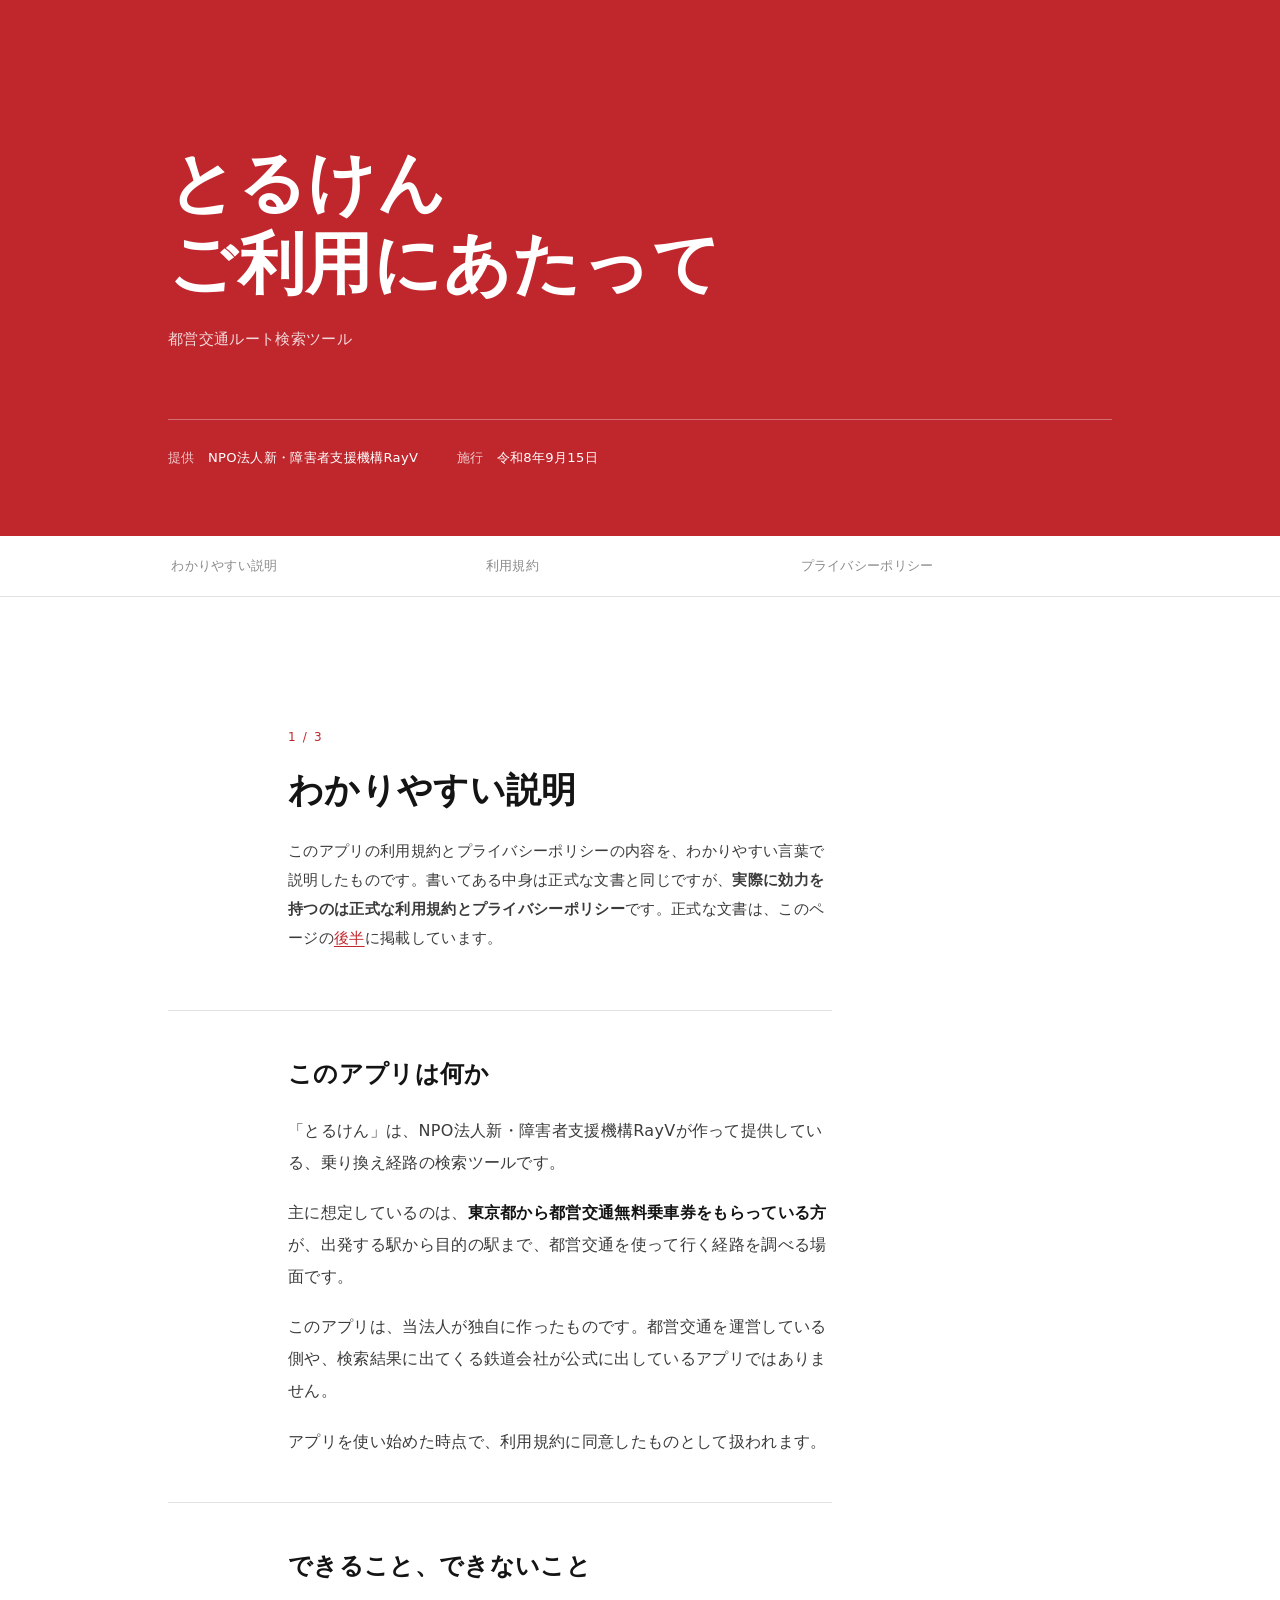
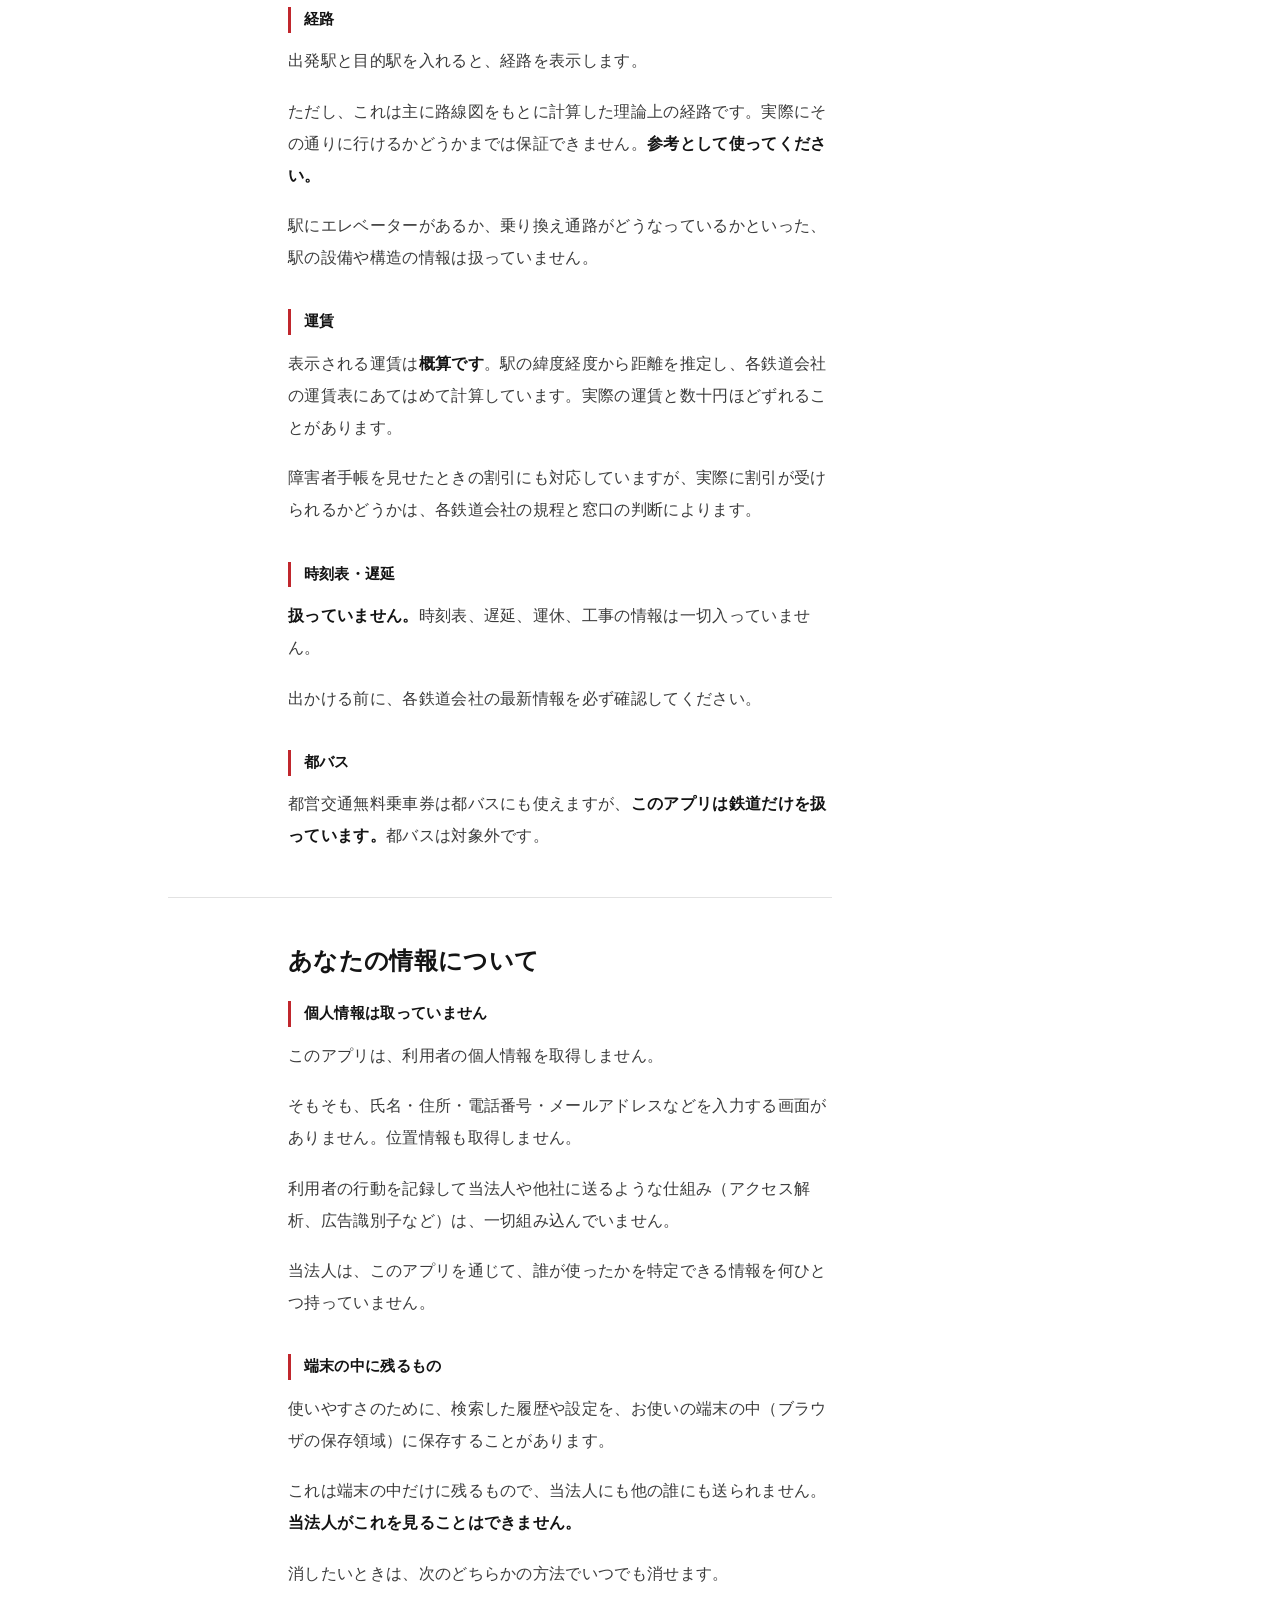
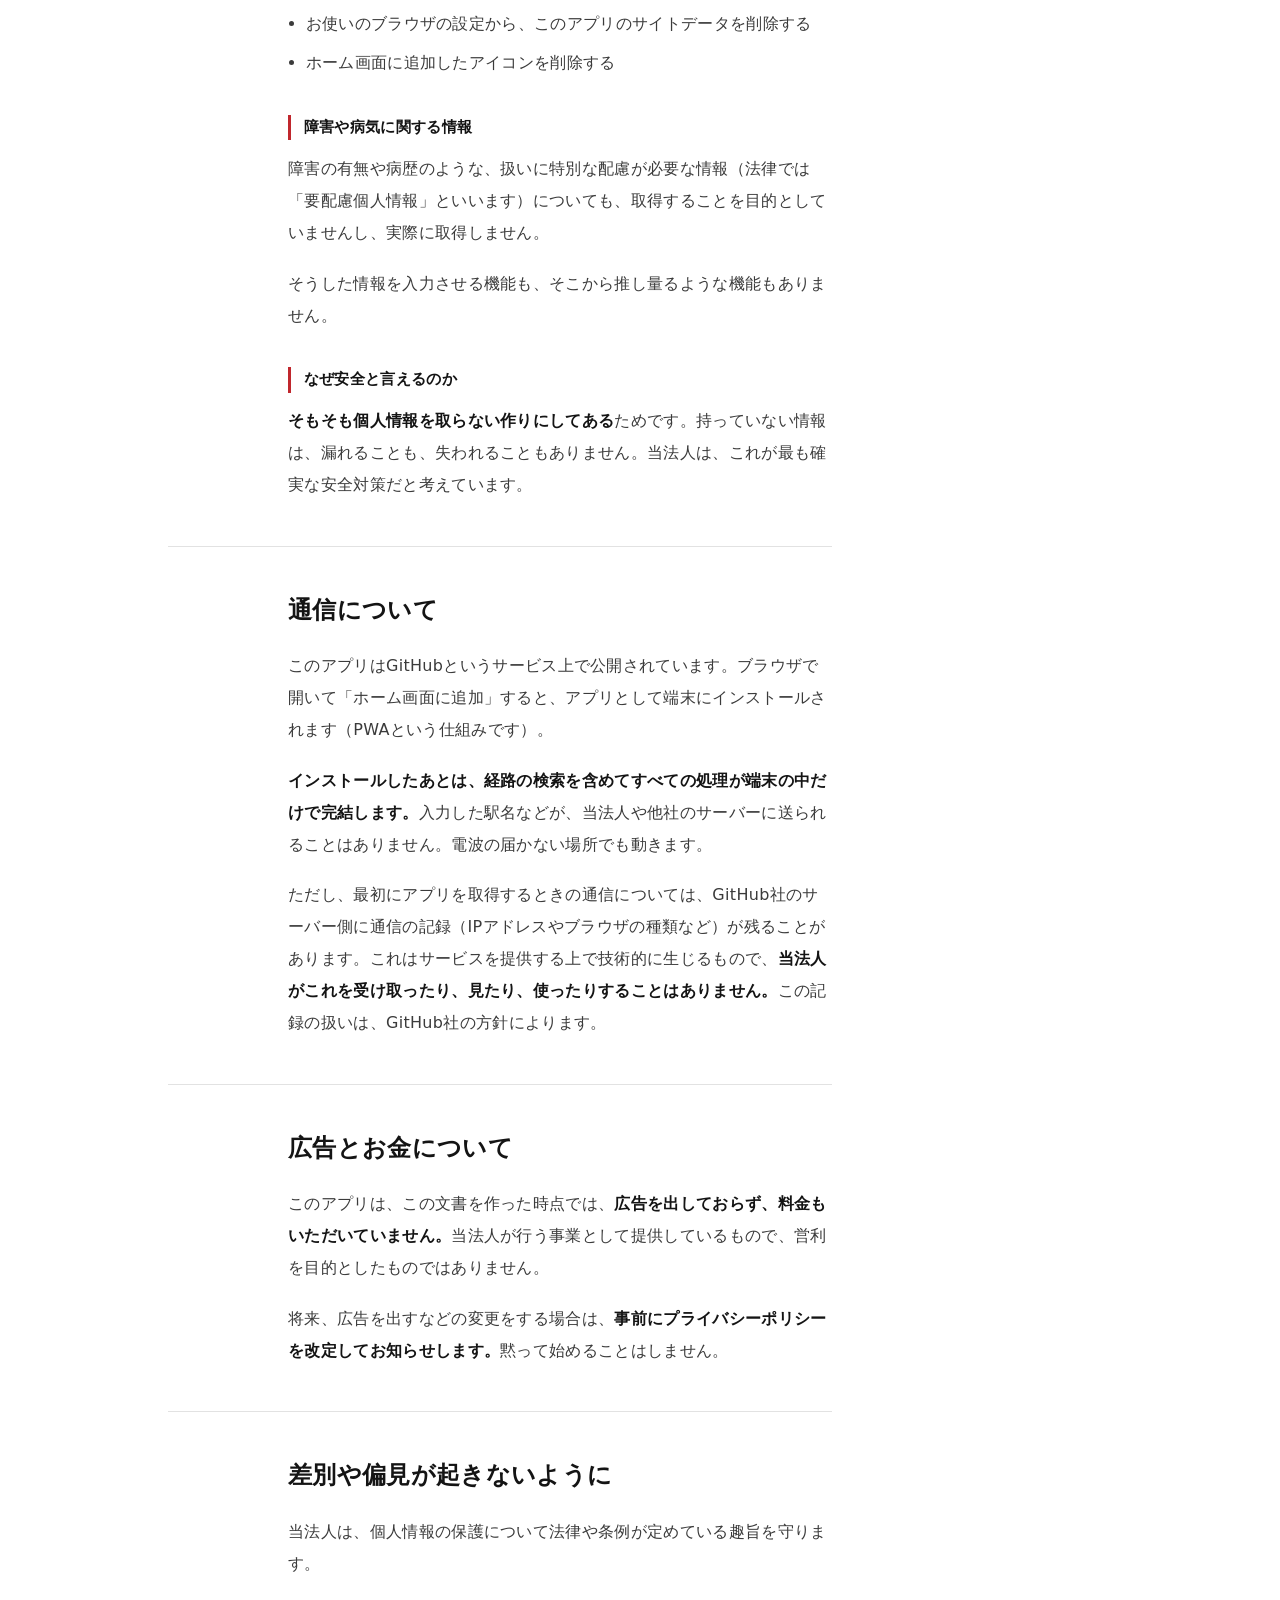
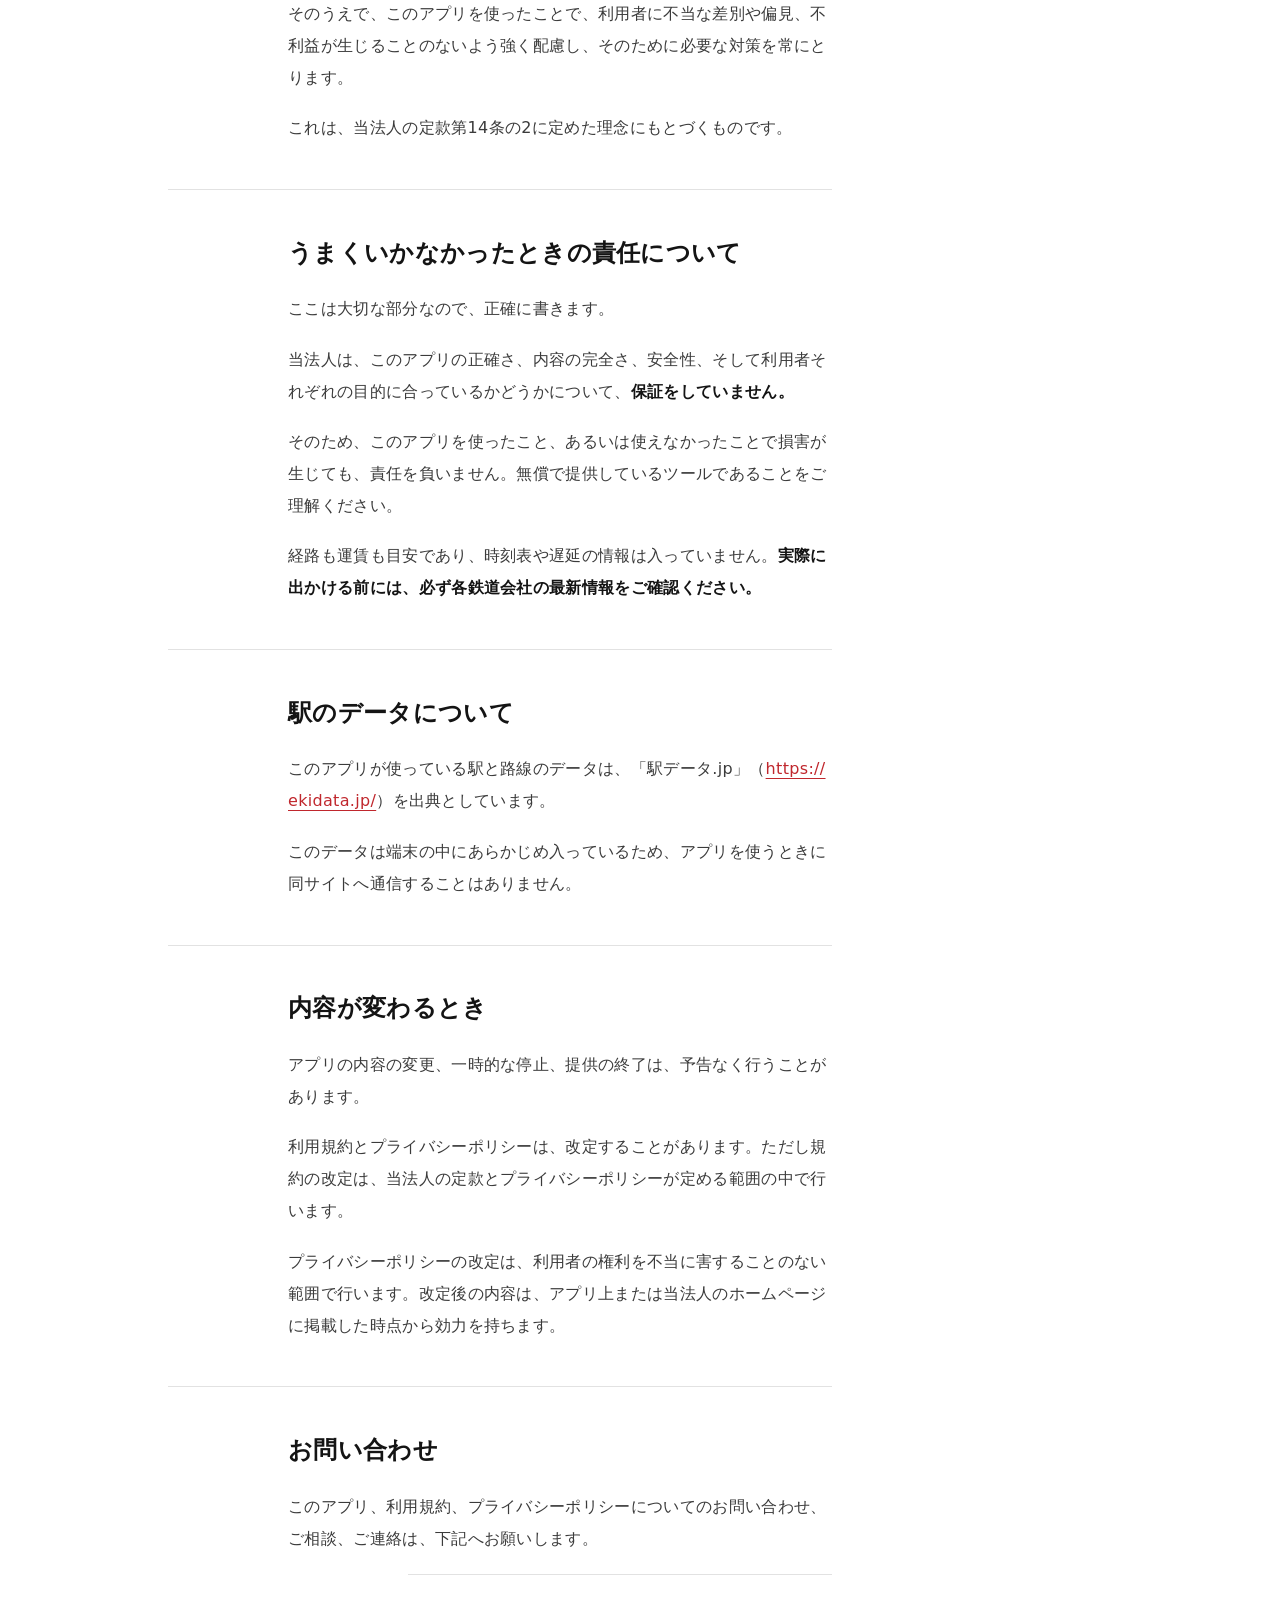
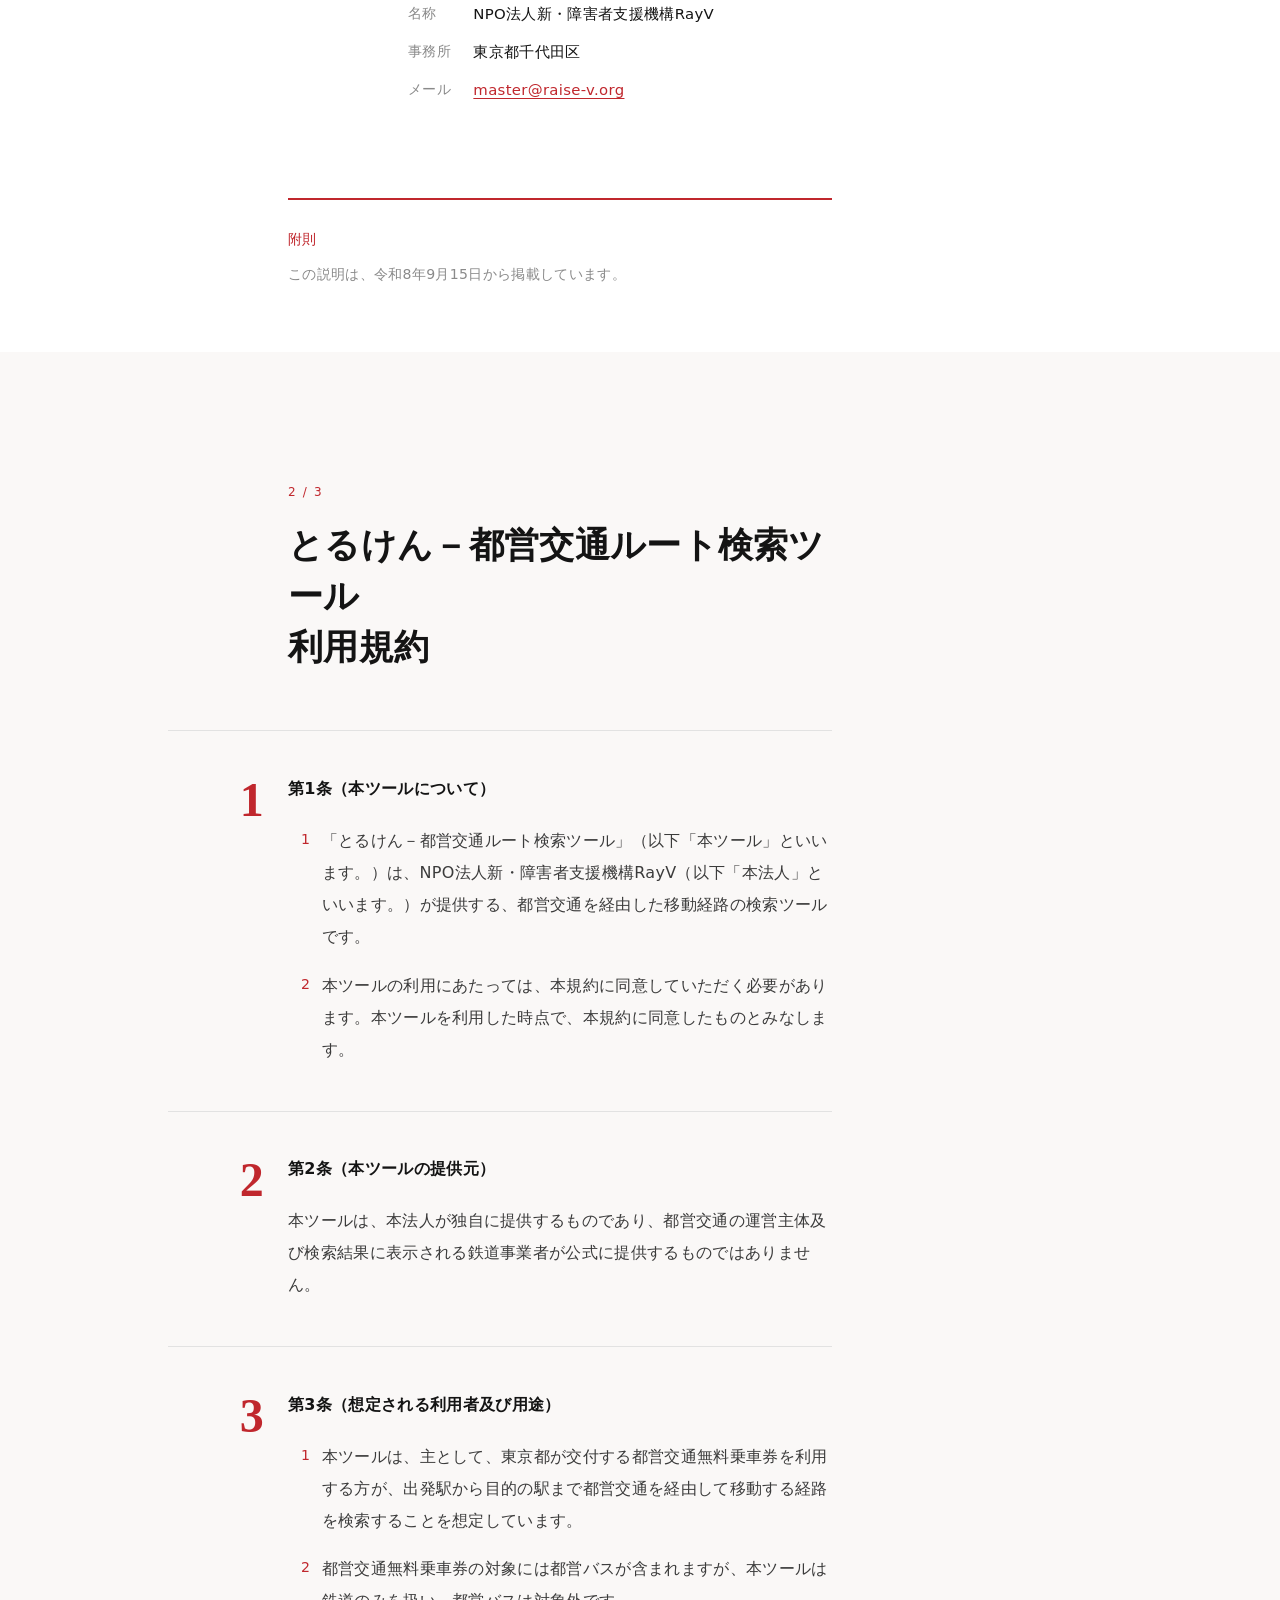
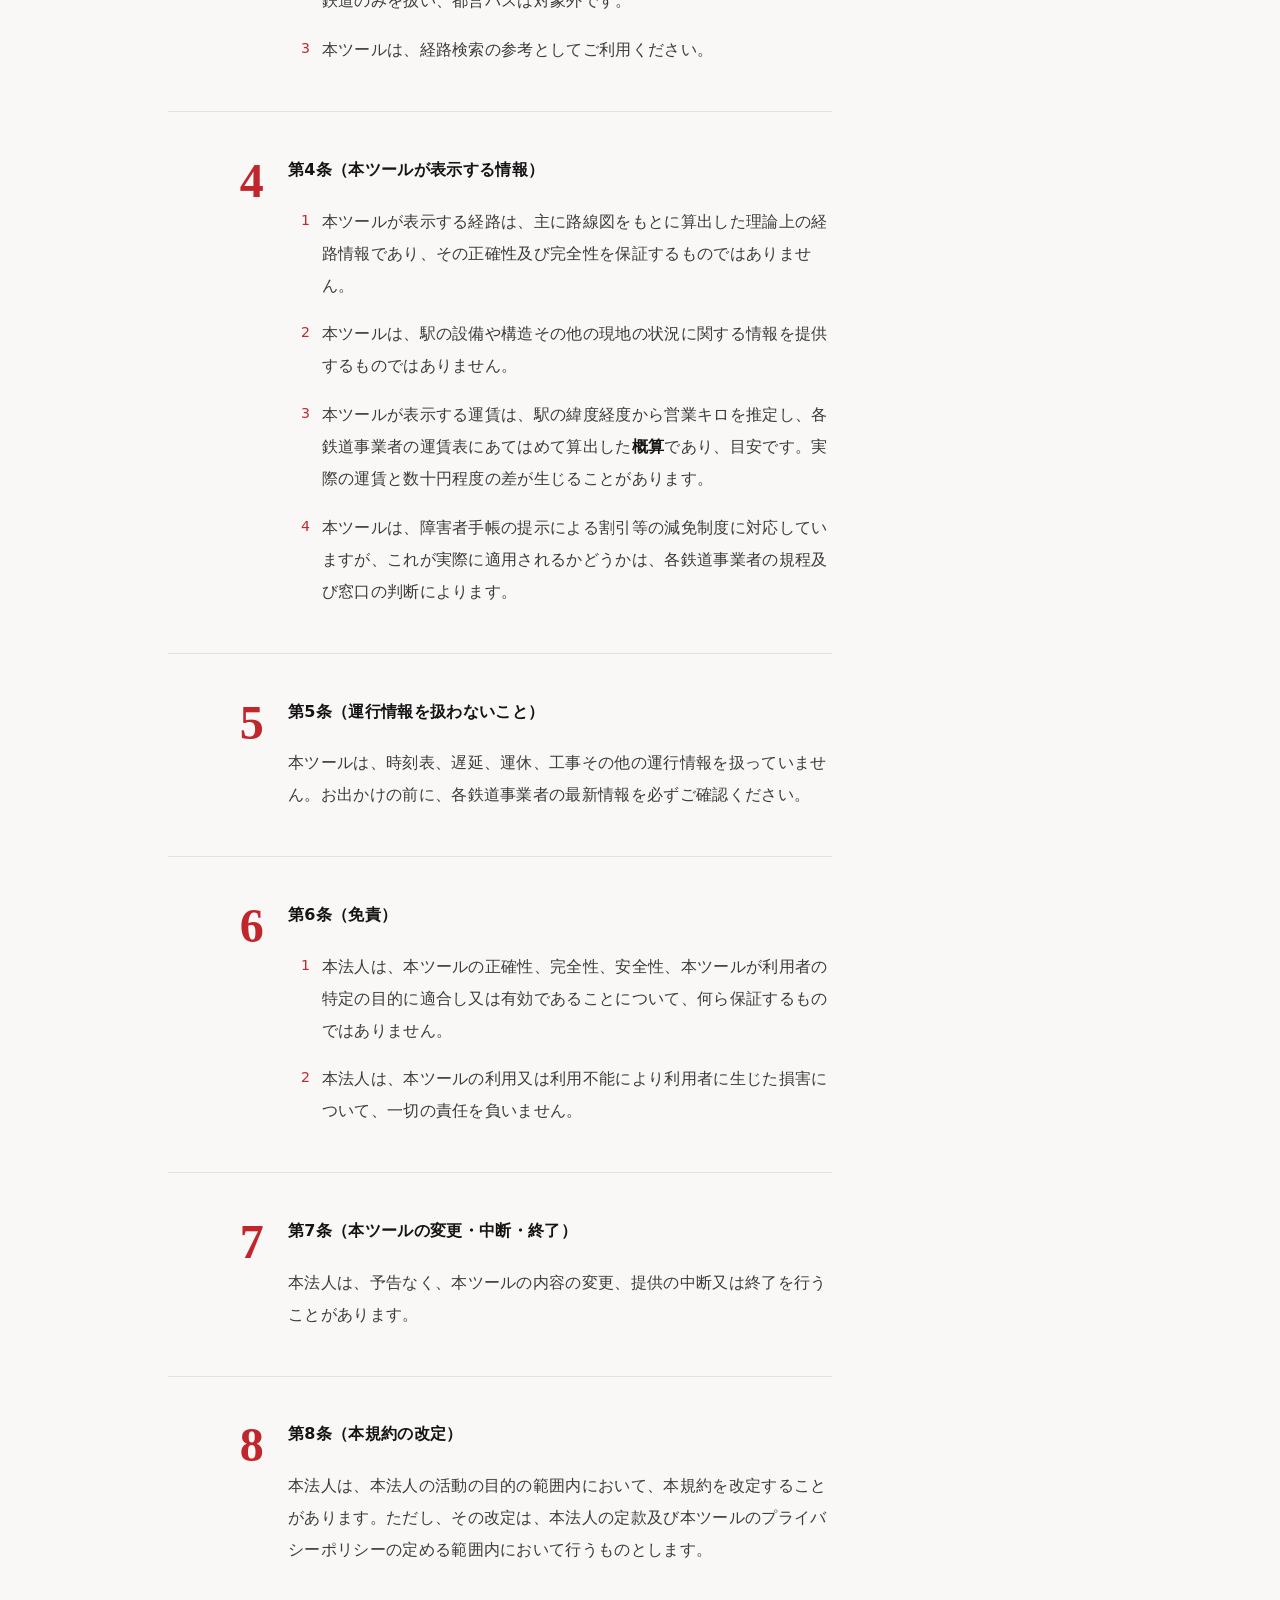
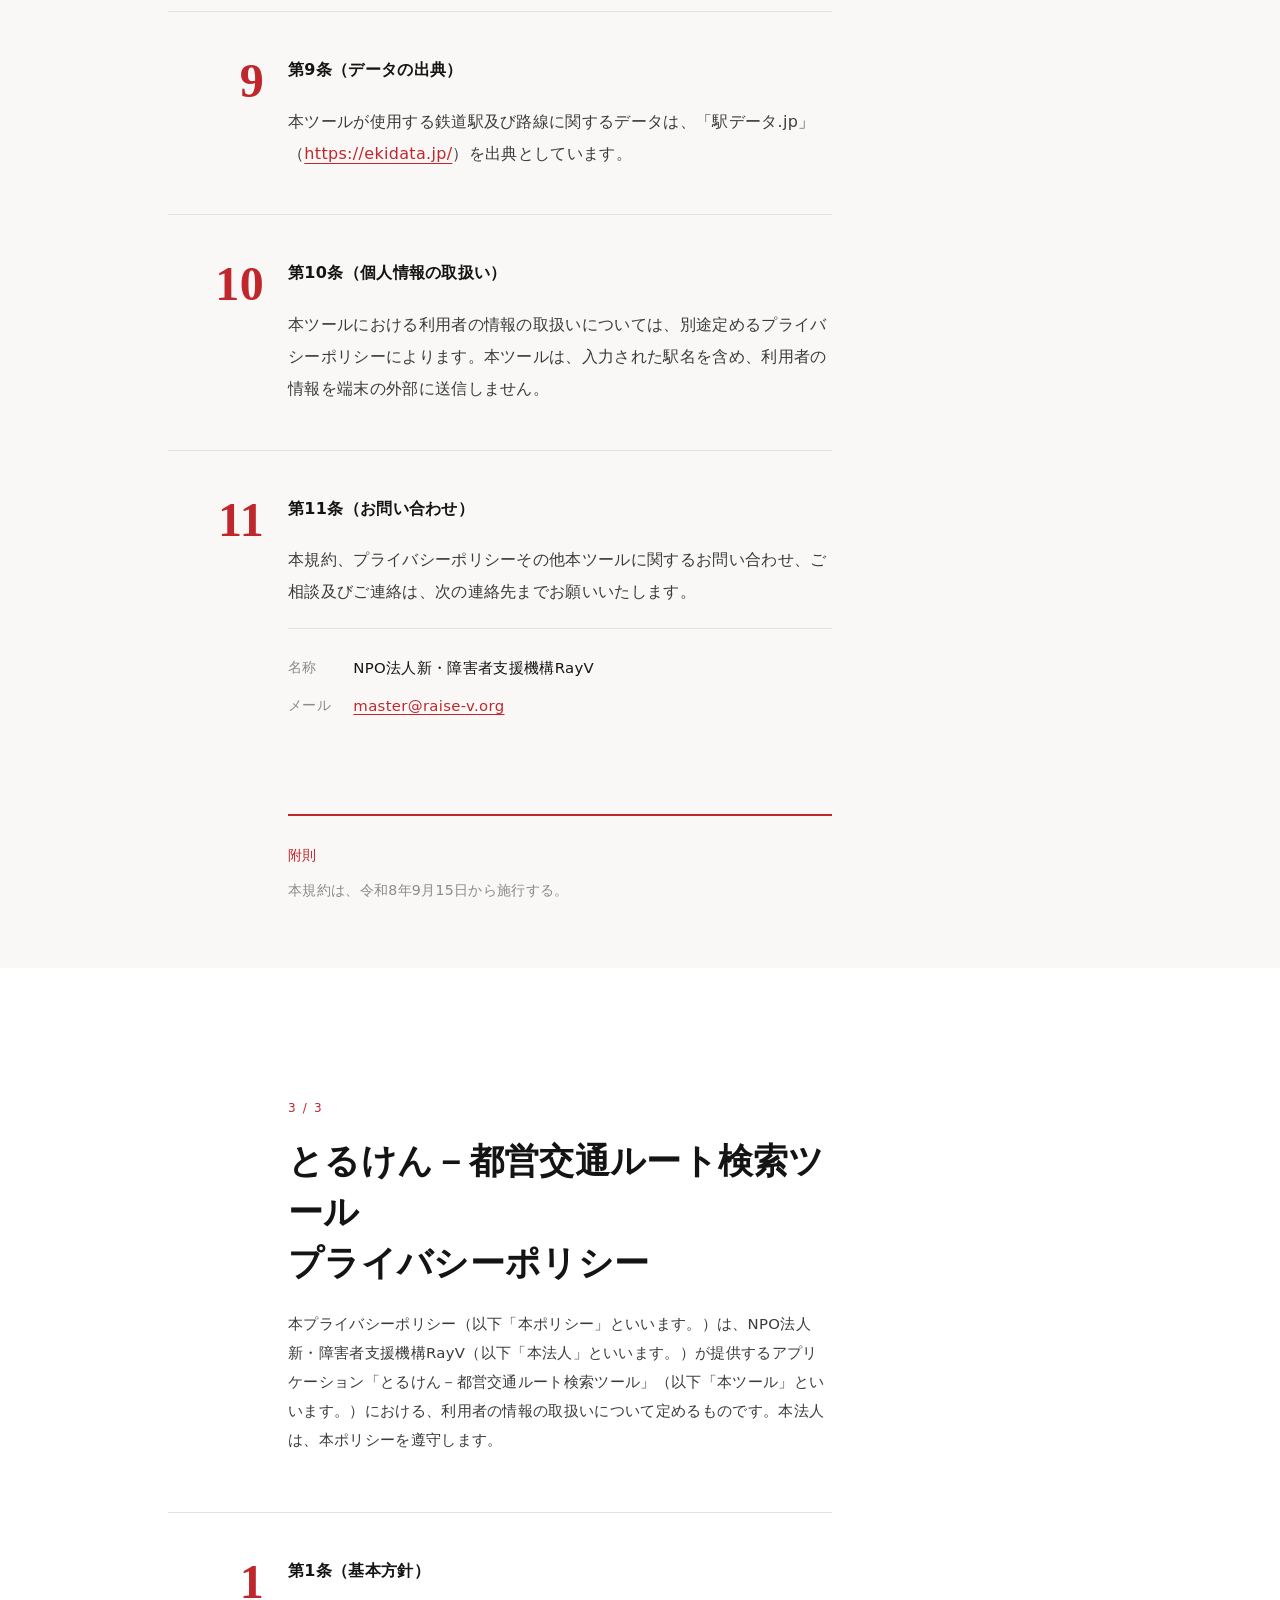
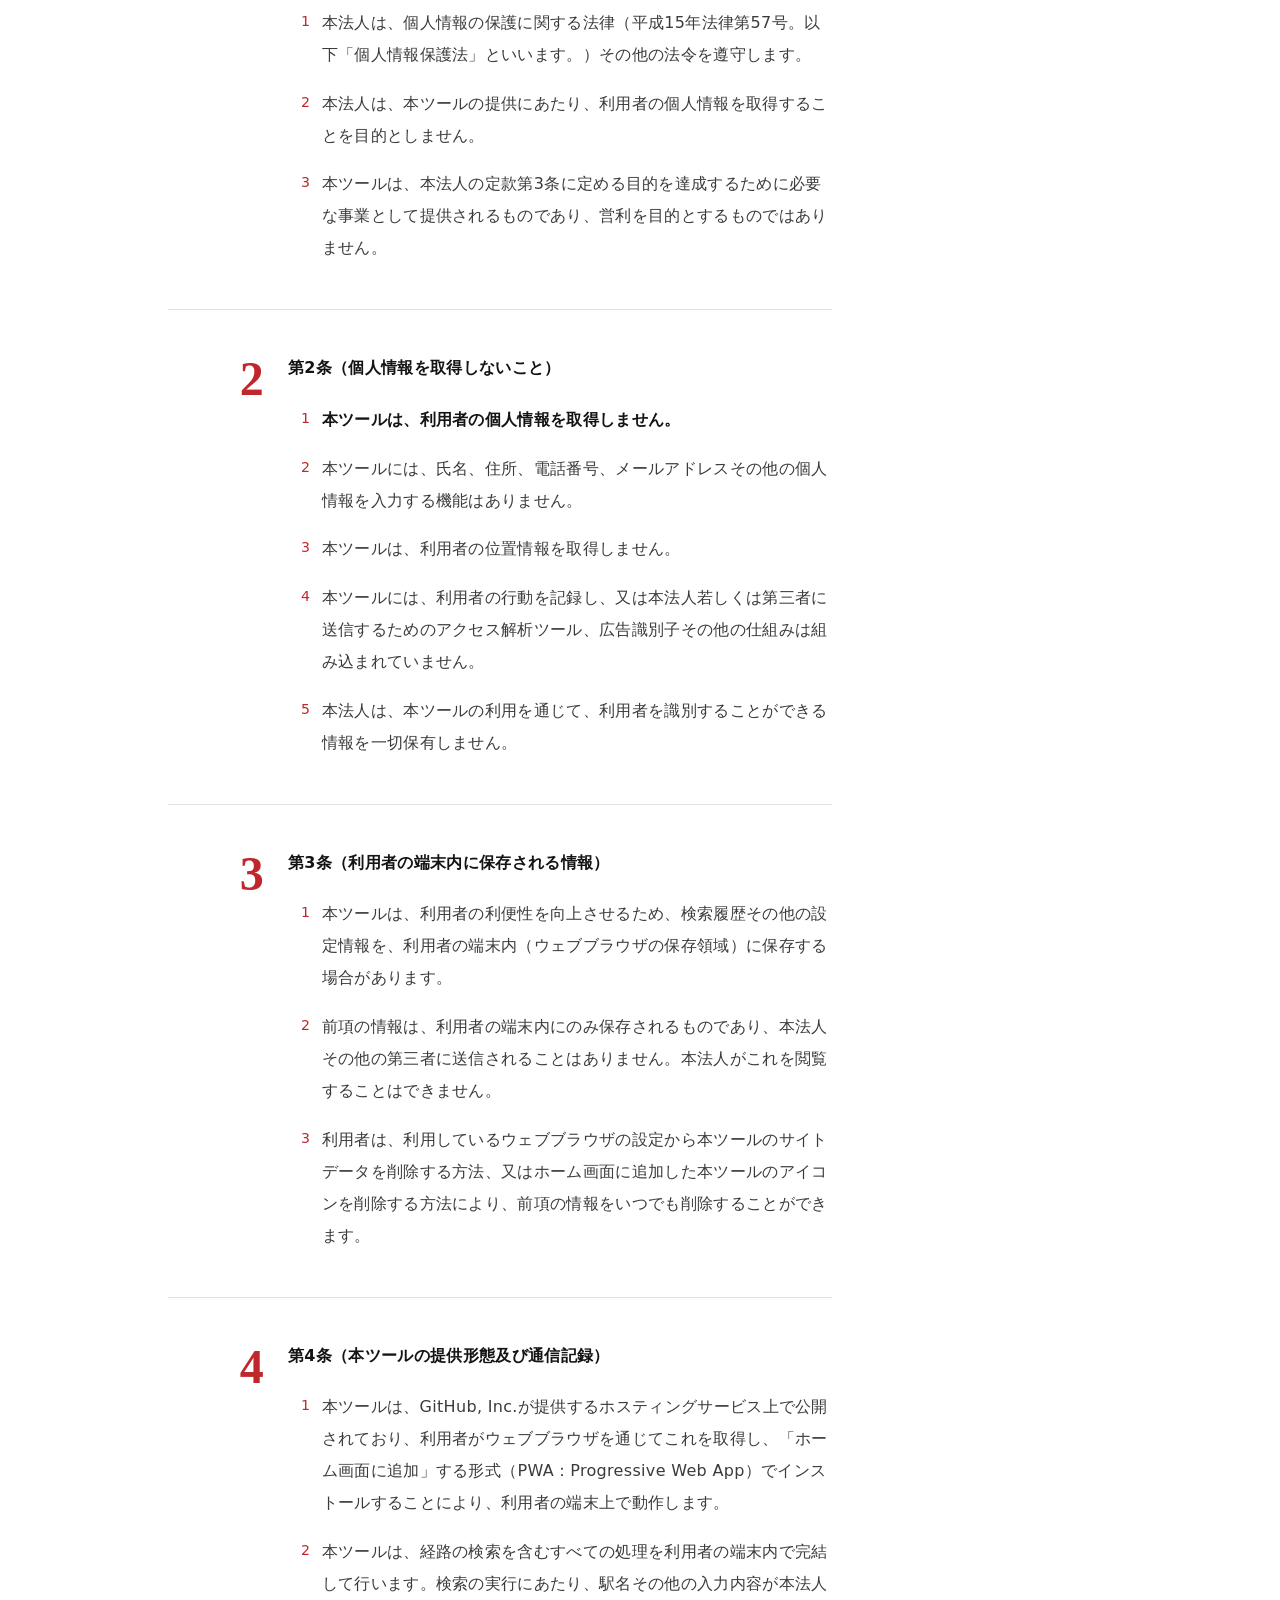
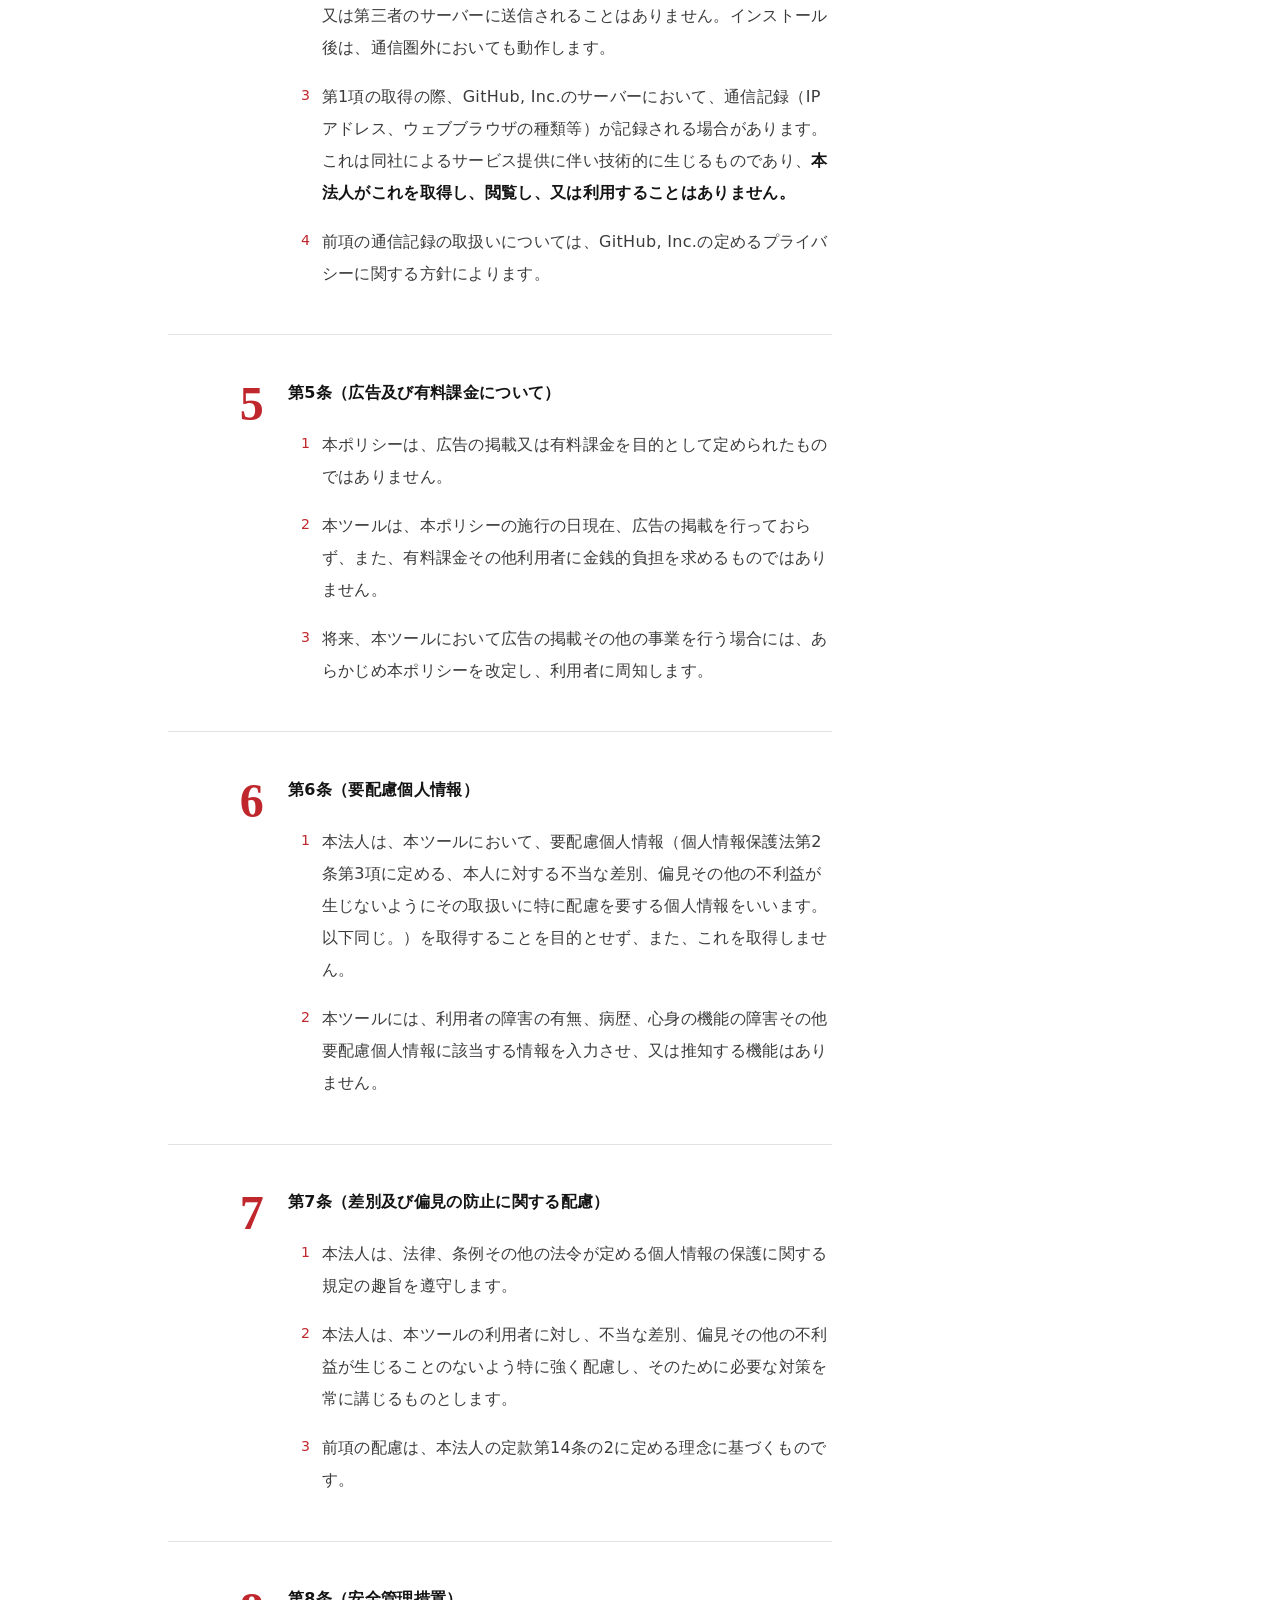
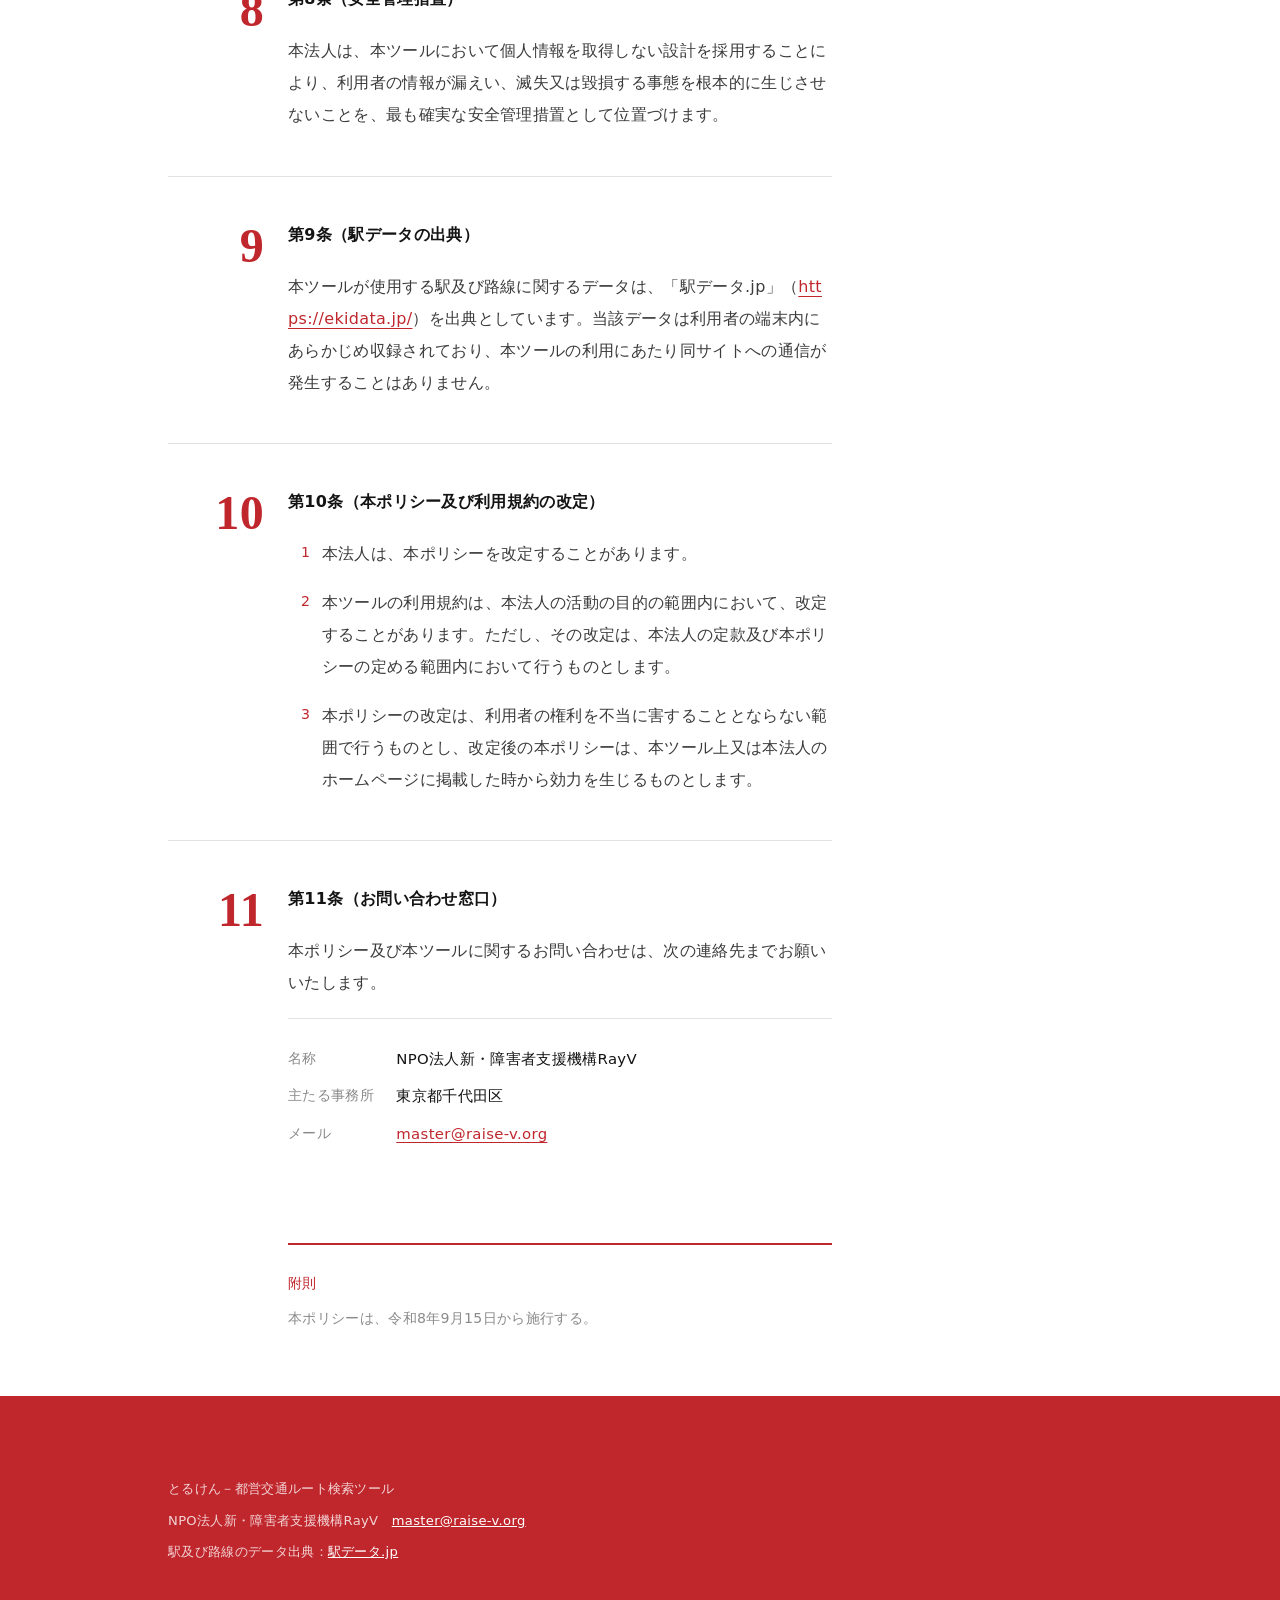
==== rayv_toruken_kiyaku_policy.html @ 9d6a1ad9 "Ver 1.00: アプリ名決定、利用規約HTML同梱、出発駅のみ保存、運賃(概算)表示 - アプリ名「とるけん－都営ルート優先検索アプリ(仮称)」をtitle・manifest・ヘッダに反映。Ver" ====
<!DOCTYPE html>
<html lang="ja">
<head>
<meta charset="utf-8">
<meta name="viewport" content="width=device-width, initial-scale=1">
<title>とるけん｜ご利用にあたって・利用規約・プライバシーポリシー</title>
<style>
*{box-sizing:border-box}
html{-webkit-text-size-adjust:100%;scroll-behavior:smooth}
@media (prefers-reduced-motion:reduce){html{scroll-behavior:auto}*{transition:none!important}}
body{margin:0;font-feature-settings:"palt";-webkit-font-smoothing:antialiased}
.wrap{width:100%;max-width:64rem;margin:0 auto;padding:0 clamp(1.25rem,5vw,2.5rem)}
nav.toc ol{list-style:none;margin:0 auto;padding:0 clamp(1.25rem,5vw,2.5rem);display:flex;max-width:64rem}
nav.toc li{flex:1 1 0;min-width:0}
nav.toc a{display:block;text-decoration:none;white-space:nowrap;overflow:hidden;text-overflow:ellipsis}
.doc p{margin:0 0 1.15em}
.doc p:last-child{margin-bottom:0}
.art ol{margin:0;padding:0;list-style:none;counter-reset:cl}
.art ol>li{counter-increment:cl;position:relative;padding-left:2.1rem;margin-bottom:1.05em}
.art ol>li:last-child{margin-bottom:0}
.art ul{margin:.7em 0 0;padding-left:1.1rem}
.art ul li{margin-bottom:.45em}
.sec ul{margin:.2em 0 1.15em;padding-left:1.1rem}
.sec li{margin-bottom:.45em}
.contact dl{margin:0;display:grid;grid-template-columns:auto 1fr;gap:.5rem 1.4rem}
.contact dd{margin:0}
footer p{margin:0 0 .4em}

:root{--red:#C0272D;--red-d:#8E1D22;--ink:#141414;--body:#3B3B3B;--mute:#8A8A8A;--rule:#E2E2E2;--paper:#FFFFFF;--measure:34rem}
body{background:var(--paper);color:var(--body);font-family:"Hiragino Sans","Hiragino Kaku Gothic ProN","Yu Gothic Medium","Yu Gothic","Noto Sans JP","Meiryo",system-ui,sans-serif;font-size:16px;line-height:2;letter-spacing:.02em}
.masthead{background:var(--red);color:#fff;padding:clamp(4rem,13vw,9rem) 0 clamp(2.5rem,7vw,4rem)}
.masthead h1{margin:0;font-family:"Hiragino Mincho ProN","Yu Mincho","YuMincho","Noto Serif JP","MS PMincho",serif;font-weight:700;font-size:clamp(2.2rem,7.5vw,4.2rem);line-height:1.2;letter-spacing:.01em;color:#fff}
.masthead .sub{margin:1.2rem 0 0;font-size:.95rem;color:rgba(255,255,255,.82);font-weight:400}
.masthead .meta{display:flex;flex-wrap:wrap;gap:.4rem 2.4rem;margin-top:clamp(2.5rem,6vw,4rem);padding-top:1.6rem;border-top:1px solid rgba(255,255,255,.32);font-size:.82rem;color:rgba(255,255,255,.75)}
.masthead .meta b{color:#fff;font-weight:500}
nav.toc{position:sticky;top:0;z-index:10;background:var(--paper);border-bottom:1px solid var(--rule)}
nav.toc a{padding:1.05rem .2rem;color:var(--mute);font-size:.8rem;border-bottom:2px solid transparent;margin-bottom:-1px;transition:color .2s,border-color .2s}
nav.toc a:hover,nav.toc a:focus-visible{color:var(--red);border-bottom-color:var(--red)}
.part{padding:clamp(4rem,11vw,8rem) 0 clamp(2rem,6vw,4rem)}
.part--alt{background:#FAF8F7}
.part-head{max-width:var(--measure);margin-bottom:clamp(2.4rem,6vw,3.6rem)}
.part-index{display:block;font-size:.75rem;color:var(--red);margin-bottom:1rem;letter-spacing:.14em;font-weight:500}
.part-head h2{margin:0;font-family:"Hiragino Mincho ProN","Yu Mincho","YuMincho","Noto Serif JP","MS PMincho",serif;font-weight:700;color:var(--ink);font-size:clamp(1.5rem,4.6vw,2.2rem);line-height:1.45}
.part-head .lede{margin:1.3rem 0 0;font-size:.93rem;line-height:1.95}
.doc{max-width:var(--measure)}
.doc strong{color:var(--ink);font-weight:700}
.doc a,.part-head .lede a{color:var(--red);text-underline-offset:.22em;word-break:break-all}
.art,.sec{position:relative;padding:2.8rem 0;border-top:1px solid var(--rule)}
.art-no{display:block;font-family:"Hiragino Mincho ProN","Yu Mincho","YuMincho","Noto Serif JP","MS PMincho",serif;font-weight:700;color:var(--red);font-size:2.4rem;line-height:1;margin-bottom:.5rem}
.art h3{margin:0 0 1.4rem;color:var(--ink);font-size:1rem;font-weight:700;line-height:1.65}
.art ol>li::before{content:counter(cl);position:absolute;left:0;top:0;width:1.4rem;text-align:right;color:var(--red);font-weight:500;font-size:.88rem}
.sec>h3{margin:0 0 1.4rem;font-family:"Hiragino Mincho ProN","Yu Mincho","YuMincho","Noto Serif JP","MS PMincho",serif;font-weight:700;color:var(--ink);font-size:1.5rem;line-height:1.5}
.sec h4{margin:2.2rem 0 .8rem;color:var(--ink);font-size:.95rem;font-weight:700;padding-left:.8rem;border-left:3px solid var(--red);line-height:1.7}
.sec h4:first-of-type{margin-top:0}
.contact{margin-top:1.2rem;border-top:1px solid var(--rule);padding-top:1.6rem;font-size:.93rem}
.contact dt{color:var(--mute);font-size:.85rem}
.contact dd{color:var(--ink)}
.fusoku{margin-top:3rem;padding:1.6rem 0 0;border-top:2px solid var(--red);font-size:.88rem;color:var(--mute)}
.fusoku b{display:block;color:var(--red);font-weight:500;margin-bottom:.4rem;font-size:.85rem}
footer{padding:clamp(3.5rem,8vw,5rem) 0;background:var(--red);color:rgba(255,255,255,.8);font-size:.82rem}
footer a{color:#fff}
@media (min-width:900px){
 .art,.sec{padding-left:7.5rem}
 .art-no{position:absolute;left:0;top:2.8rem;width:6rem;text-align:right;font-size:3rem;margin:0}
 .part-head{padding-left:7.5rem;max-width:calc(var(--measure) + 7.5rem)}
 .doc{max-width:calc(var(--measure) + 7.5rem)}
 .contact,.fusoku{margin-left:7.5rem}
}
</style>
</head>
<body>

<header class="masthead">
  <div class="wrap">
    <h1>とるけん<br>ご利用にあたって</h1>
    <p class="sub">都営交通ルート検索ツール</p>
    <div class="meta">
      <span>提供　<b>NPO法人新・障害者支援機構RayV</b></span>
      <span>施行　<b>令和8年9月15日</b></span>
    </div>
  </div>
</header>

<nav class="toc" aria-label="目次">
  <ol>
    <li><a href="#guide">わかりやすい説明</a></li>
    <li><a href="#terms">利用規約</a></li>
    <li><a href="#privacy">プライバシーポリシー</a></li>
  </ol>
</nav>

<!-- ============ PART 1 ============ -->
<section class="part" id="guide">
  <div class="wrap">
    <div class="part-head">
      <span class="part-index">1 / 3</span>
      <h2>わかりやすい説明</h2>
      <p class="lede">このアプリの利用規約とプライバシーポリシーの内容を、わかりやすい言葉で説明したものです。書いてある中身は正式な文書と同じですが、<strong>実際に効力を持つのは正式な利用規約とプライバシーポリシー</strong>です。正式な文書は、このページの<a href="#terms">後半</a>に掲載しています。</p>
    </div>

    <div class="doc">

      <div class="sec">
        <h3>このアプリは何か</h3>
        <p>「とるけん」は、NPO法人新・障害者支援機構RayVが作って提供している、乗り換え経路の検索ツールです。</p>
        <p>主に想定しているのは、<strong>東京都から都営交通無料乗車券をもらっている方</strong>が、出発する駅から目的の駅まで、都営交通を使って行く経路を調べる場面です。</p>
        <p>このアプリは、当法人が独自に作ったものです。都営交通を運営している側や、検索結果に出てくる鉄道会社が公式に出しているアプリではありません。</p>
        <p>アプリを使い始めた時点で、利用規約に同意したものとして扱われます。</p>
      </div>

      <div class="sec">
        <h3>できること、できないこと</h3>

        <h4>経路</h4>
        <p>出発駅と目的駅を入れると、経路を表示します。</p>
        <p>ただし、これは主に路線図をもとに計算した理論上の経路です。実際にその通りに行けるかどうかまでは保証できません。<strong>参考として使ってください。</strong></p>
        <p>駅にエレベーターがあるか、乗り換え通路がどうなっているかといった、駅の設備や構造の情報は扱っていません。</p>

        <h4>運賃</h4>
        <p>表示される運賃は<strong>概算です</strong>。駅の緯度経度から距離を推定し、各鉄道会社の運賃表にあてはめて計算しています。実際の運賃と数十円ほどずれることがあります。</p>
        <p>障害者手帳を見せたときの割引にも対応していますが、実際に割引が受けられるかどうかは、各鉄道会社の規程と窓口の判断によります。</p>

        <h4>時刻表・遅延</h4>
        <p><strong>扱っていません。</strong>時刻表、遅延、運休、工事の情報は一切入っていません。</p>
        <p>出かける前に、各鉄道会社の最新情報を必ず確認してください。</p>

        <h4>都バス</h4>
        <p>都営交通無料乗車券は都バスにも使えますが、<strong>このアプリは鉄道だけを扱っています。</strong>都バスは対象外です。</p>
      </div>

      <div class="sec">
        <h3>あなたの情報について</h3>

        <h4>個人情報は取っていません</h4>
        <p>このアプリは、利用者の個人情報を取得しません。</p>
        <p>そもそも、氏名・住所・電話番号・メールアドレスなどを入力する画面がありません。位置情報も取得しません。</p>
        <p>利用者の行動を記録して当法人や他社に送るような仕組み（アクセス解析、広告識別子など）は、一切組み込んでいません。</p>
        <p>当法人は、このアプリを通じて、誰が使ったかを特定できる情報を何ひとつ持っていません。</p>

        <h4>端末の中に残るもの</h4>
        <p>使いやすさのために、検索した履歴や設定を、お使いの端末の中（ブラウザの保存領域）に保存することがあります。</p>
        <p>これは端末の中だけに残るもので、当法人にも他の誰にも送られません。<strong>当法人がこれを見ることはできません。</strong></p>
        <p>消したいときは、次のどちらかの方法でいつでも消せます。</p>
        <ul>
          <li>お使いのブラウザの設定から、このアプリのサイトデータを削除する</li>
          <li>ホーム画面に追加したアイコンを削除する</li>
        </ul>

        <h4>障害や病気に関する情報</h4>
        <p>障害の有無や病歴のような、扱いに特別な配慮が必要な情報（法律では「要配慮個人情報」といいます）についても、取得することを目的としていませんし、実際に取得しません。</p>
        <p>そうした情報を入力させる機能も、そこから推し量るような機能もありません。</p>

        <h4>なぜ安全と言えるのか</h4>
        <p><strong>そもそも個人情報を取らない作りにしてある</strong>ためです。持っていない情報は、漏れることも、失われることもありません。当法人は、これが最も確実な安全対策だと考えています。</p>
      </div>

      <div class="sec">
        <h3>通信について</h3>
        <p>このアプリはGitHubというサービス上で公開されています。ブラウザで開いて「ホーム画面に追加」すると、アプリとして端末にインストールされます（PWAという仕組みです）。</p>
        <p><strong>インストールしたあとは、経路の検索を含めてすべての処理が端末の中だけで完結します。</strong>入力した駅名などが、当法人や他社のサーバーに送られることはありません。電波の届かない場所でも動きます。</p>
        <p>ただし、最初にアプリを取得するときの通信については、GitHub社のサーバー側に通信の記録（IPアドレスやブラウザの種類など）が残ることがあります。これはサービスを提供する上で技術的に生じるもので、<strong>当法人がこれを受け取ったり、見たり、使ったりすることはありません。</strong>この記録の扱いは、GitHub社の方針によります。</p>
      </div>

      <div class="sec">
        <h3>広告とお金について</h3>
        <p>このアプリは、この文書を作った時点では、<strong>広告を出しておらず、料金もいただいていません。</strong>当法人が行う事業として提供しているもので、営利を目的としたものではありません。</p>
        <p>将来、広告を出すなどの変更をする場合は、<strong>事前にプライバシーポリシーを改定してお知らせします。</strong>黙って始めることはしません。</p>
      </div>

      <div class="sec">
        <h3>差別や偏見が起きないように</h3>
        <p>当法人は、個人情報の保護について法律や条例が定めている趣旨を守ります。</p>
        <p>そのうえで、このアプリを使ったことで、利用者に不当な差別や偏見、不利益が生じることのないよう強く配慮し、そのために必要な対策を常にとります。</p>
        <p>これは、当法人の定款第14条の2に定めた理念にもとづくものです。</p>
      </div>

      <div class="sec">
        <h3>うまくいかなかったときの責任について</h3>
        <p>ここは大切な部分なので、正確に書きます。</p>
        <p>当法人は、このアプリの正確さ、内容の完全さ、安全性、そして利用者それぞれの目的に合っているかどうかについて、<strong>保証をしていません。</strong></p>
        <p>そのため、このアプリを使ったこと、あるいは使えなかったことで損害が生じても、責任を負いません。無償で提供しているツールであることをご理解ください。</p>
        <p>経路も運賃も目安であり、時刻表や遅延の情報は入っていません。<strong>実際に出かける前には、必ず各鉄道会社の最新情報をご確認ください。</strong></p>
      </div>

      <div class="sec">
        <h3>駅のデータについて</h3>
        <p>このアプリが使っている駅と路線のデータは、「駅データ.jp」（<a href="https://ekidata.jp/">https://ekidata.jp/</a>）を出典としています。</p>
        <p>このデータは端末の中にあらかじめ入っているため、アプリを使うときに同サイトへ通信することはありません。</p>
      </div>

      <div class="sec">
        <h3>内容が変わるとき</h3>
        <p>アプリの内容の変更、一時的な停止、提供の終了は、予告なく行うことがあります。</p>
        <p>利用規約とプライバシーポリシーは、改定することがあります。ただし規約の改定は、当法人の定款とプライバシーポリシーが定める範囲の中で行います。</p>
        <p>プライバシーポリシーの改定は、利用者の権利を不当に害することのない範囲で行います。改定後の内容は、アプリ上または当法人のホームページに掲載した時点から効力を持ちます。</p>
      </div>

      <div class="sec">
        <h3>お問い合わせ</h3>
        <p>このアプリ、利用規約、プライバシーポリシーについてのお問い合わせ、ご相談、ご連絡は、下記へお願いします。</p>
        <div class="contact">
          <dl>
            <dt>名称</dt><dd>NPO法人新・障害者支援機構RayV</dd>
            <dt>事務所</dt><dd>東京都千代田区</dd>
            <dt>メール</dt><dd><a href="mailto:master@raise-v.org">master@raise-v.org</a></dd>
          </dl>
        </div>
      </div>

      <div class="fusoku">
        <b>附則</b>
        この説明は、令和8年9月15日から掲載しています。
      </div>

    </div>
  </div>
</section>

<!-- ============ PART 2 ============ -->
<section class="part part--alt" id="terms">
  <div class="wrap">
    <div class="part-head">
      <span class="part-index">2 / 3</span>
      <h2>とるけん－都営交通ルート検索ツール<br>利用規約</h2>
    </div>

    <div class="doc">

      <div class="art">
        <span class="art-no">1</span>
        <h3>第1条（本ツールについて）</h3>
        <ol>
          <li>「とるけん－都営交通ルート検索ツール」（以下「本ツール」といいます。）は、NPO法人新・障害者支援機構RayV（以下「本法人」といいます。）が提供する、都営交通を経由した移動経路の検索ツールです。</li>
          <li>本ツールの利用にあたっては、本規約に同意していただく必要があります。本ツールを利用した時点で、本規約に同意したものとみなします。</li>
        </ol>
      </div>

      <div class="art">
        <span class="art-no">2</span>
        <h3>第2条（本ツールの提供元）</h3>
        <p>本ツールは、本法人が独自に提供するものであり、都営交通の運営主体及び検索結果に表示される鉄道事業者が公式に提供するものではありません。</p>
      </div>

      <div class="art">
        <span class="art-no">3</span>
        <h3>第3条（想定される利用者及び用途）</h3>
        <ol>
          <li>本ツールは、主として、東京都が交付する都営交通無料乗車券を利用する方が、出発駅から目的の駅まで都営交通を経由して移動する経路を検索することを想定しています。</li>
          <li>都営交通無料乗車券の対象には都営バスが含まれますが、本ツールは鉄道のみを扱い、都営バスは対象外です。</li>
          <li>本ツールは、経路検索の参考としてご利用ください。</li>
        </ol>
      </div>

      <div class="art">
        <span class="art-no">4</span>
        <h3>第4条（本ツールが表示する情報）</h3>
        <ol>
          <li>本ツールが表示する経路は、主に路線図をもとに算出した理論上の経路情報であり、その正確性及び完全性を保証するものではありません。</li>
          <li>本ツールは、駅の設備や構造その他の現地の状況に関する情報を提供するものではありません。</li>
          <li>本ツールが表示する運賃は、駅の緯度経度から営業キロを推定し、各鉄道事業者の運賃表にあてはめて算出した<strong>概算</strong>であり、目安です。実際の運賃と数十円程度の差が生じることがあります。</li>
          <li>本ツールは、障害者手帳の提示による割引等の減免制度に対応していますが、これが実際に適用されるかどうかは、各鉄道事業者の規程及び窓口の判断によります。</li>
        </ol>
      </div>

      <div class="art">
        <span class="art-no">5</span>
        <h3>第5条（運行情報を扱わないこと）</h3>
        <p>本ツールは、時刻表、遅延、運休、工事その他の運行情報を扱っていません。お出かけの前に、各鉄道事業者の最新情報を必ずご確認ください。</p>
      </div>

      <div class="art">
        <span class="art-no">6</span>
        <h3>第6条（免責）</h3>
        <ol>
          <li>本法人は、本ツールの正確性、完全性、安全性、本ツールが利用者の特定の目的に適合し又は有効であることについて、何ら保証するものではありません。</li>
          <li>本法人は、本ツールの利用又は利用不能により利用者に生じた損害について、一切の責任を負いません。</li>
        </ol>
      </div>

      <div class="art">
        <span class="art-no">7</span>
        <h3>第7条（本ツールの変更・中断・終了）</h3>
        <p>本法人は、予告なく、本ツールの内容の変更、提供の中断又は終了を行うことがあります。</p>
      </div>

      <div class="art">
        <span class="art-no">8</span>
        <h3>第8条（本規約の改定）</h3>
        <p>本法人は、本法人の活動の目的の範囲内において、本規約を改定することがあります。ただし、その改定は、本法人の定款及び本ツールのプライバシーポリシーの定める範囲内において行うものとします。</p>
      </div>

      <div class="art">
        <span class="art-no">9</span>
        <h3>第9条（データの出典）</h3>
        <p>本ツールが使用する鉄道駅及び路線に関するデータは、「駅データ.jp」（<a href="https://ekidata.jp/">https://ekidata.jp/</a>）を出典としています。</p>
      </div>

      <div class="art">
        <span class="art-no">10</span>
        <h3>第10条（個人情報の取扱い）</h3>
        <p>本ツールにおける利用者の情報の取扱いについては、別途定めるプライバシーポリシーによります。本ツールは、入力された駅名を含め、利用者の情報を端末の外部に送信しません。</p>
      </div>

      <div class="art">
        <span class="art-no">11</span>
        <h3>第11条（お問い合わせ）</h3>
        <p>本規約、プライバシーポリシーその他本ツールに関するお問い合わせ、ご相談及びご連絡は、次の連絡先までお願いいたします。</p>
        <div class="contact" style="margin-left:0">
          <dl>
            <dt>名称</dt><dd>NPO法人新・障害者支援機構RayV</dd>
            <dt>メール</dt><dd><a href="mailto:master@raise-v.org">master@raise-v.org</a></dd>
          </dl>
        </div>
      </div>

      <div class="fusoku">
        <b>附則</b>
        本規約は、令和8年9月15日から施行する。
      </div>

    </div>
  </div>
</section>

<!-- ============ PART 3 ============ -->
<section class="part" id="privacy">
  <div class="wrap">
    <div class="part-head">
      <span class="part-index">3 / 3</span>
      <h2>とるけん－都営交通ルート検索ツール<br>プライバシーポリシー</h2>
      <p class="lede">本プライバシーポリシー（以下「本ポリシー」といいます。）は、NPO法人新・障害者支援機構RayV（以下「本法人」といいます。）が提供するアプリケーション「とるけん－都営交通ルート検索ツール」（以下「本ツール」といいます。）における、利用者の情報の取扱いについて定めるものです。本法人は、本ポリシーを遵守します。</p>
    </div>

    <div class="doc">

      <div class="art">
        <span class="art-no">1</span>
        <h3>第1条（基本方針）</h3>
        <ol>
          <li>本法人は、個人情報の保護に関する法律（平成15年法律第57号。以下「個人情報保護法」といいます。）その他の法令を遵守します。</li>
          <li>本法人は、本ツールの提供にあたり、利用者の個人情報を取得することを目的としません。</li>
          <li>本ツールは、本法人の定款第3条に定める目的を達成するために必要な事業として提供されるものであり、営利を目的とするものではありません。</li>
        </ol>
      </div>

      <div class="art">
        <span class="art-no">2</span>
        <h3>第2条（個人情報を取得しないこと）</h3>
        <ol>
          <li><strong>本ツールは、利用者の個人情報を取得しません。</strong></li>
          <li>本ツールには、氏名、住所、電話番号、メールアドレスその他の個人情報を入力する機能はありません。</li>
          <li>本ツールは、利用者の位置情報を取得しません。</li>
          <li>本ツールには、利用者の行動を記録し、又は本法人若しくは第三者に送信するためのアクセス解析ツール、広告識別子その他の仕組みは組み込まれていません。</li>
          <li>本法人は、本ツールの利用を通じて、利用者を識別することができる情報を一切保有しません。</li>
        </ol>
      </div>

      <div class="art">
        <span class="art-no">3</span>
        <h3>第3条（利用者の端末内に保存される情報）</h3>
        <ol>
          <li>本ツールは、利用者の利便性を向上させるため、検索履歴その他の設定情報を、利用者の端末内（ウェブブラウザの保存領域）に保存する場合があります。</li>
          <li>前項の情報は、利用者の端末内にのみ保存されるものであり、本法人その他の第三者に送信されることはありません。本法人がこれを閲覧することはできません。</li>
          <li>利用者は、利用しているウェブブラウザの設定から本ツールのサイトデータを削除する方法、又はホーム画面に追加した本ツールのアイコンを削除する方法により、前項の情報をいつでも削除することができます。</li>
        </ol>
      </div>

      <div class="art">
        <span class="art-no">4</span>
        <h3>第4条（本ツールの提供形態及び通信記録）</h3>
        <ol>
          <li>本ツールは、GitHub, Inc.が提供するホスティングサービス上で公開されており、利用者がウェブブラウザを通じてこれを取得し、「ホーム画面に追加」する形式（PWA：Progressive Web App）でインストールすることにより、利用者の端末上で動作します。</li>
          <li>本ツールは、経路の検索を含むすべての処理を利用者の端末内で完結して行います。検索の実行にあたり、駅名その他の入力内容が本法人又は第三者のサーバーに送信されることはありません。インストール後は、通信圏外においても動作します。</li>
          <li>第1項の取得の際、GitHub, Inc.のサーバーにおいて、通信記録（IPアドレス、ウェブブラウザの種類等）が記録される場合があります。これは同社によるサービス提供に伴い技術的に生じるものであり、<strong>本法人がこれを取得し、閲覧し、又は利用することはありません。</strong></li>
          <li>前項の通信記録の取扱いについては、GitHub, Inc.の定めるプライバシーに関する方針によります。</li>
        </ol>
      </div>

      <div class="art">
        <span class="art-no">5</span>
        <h3>第5条（広告及び有料課金について）</h3>
        <ol>
          <li>本ポリシーは、広告の掲載又は有料課金を目的として定められたものではありません。</li>
          <li>本ツールは、本ポリシーの施行の日現在、広告の掲載を行っておらず、また、有料課金その他利用者に金銭的負担を求めるものではありません。</li>
          <li>将来、本ツールにおいて広告の掲載その他の事業を行う場合には、あらかじめ本ポリシーを改定し、利用者に周知します。</li>
        </ol>
      </div>

      <div class="art">
        <span class="art-no">6</span>
        <h3>第6条（要配慮個人情報）</h3>
        <ol>
          <li>本法人は、本ツールにおいて、要配慮個人情報（個人情報保護法第2条第3項に定める、本人に対する不当な差別、偏見その他の不利益が生じないようにその取扱いに特に配慮を要する個人情報をいいます。以下同じ。）を取得することを目的とせず、また、これを取得しません。</li>
          <li>本ツールには、利用者の障害の有無、病歴、心身の機能の障害その他要配慮個人情報に該当する情報を入力させ、又は推知する機能はありません。</li>
        </ol>
      </div>

      <div class="art">
        <span class="art-no">7</span>
        <h3>第7条（差別及び偏見の防止に関する配慮）</h3>
        <ol>
          <li>本法人は、法律、条例その他の法令が定める個人情報の保護に関する規定の趣旨を遵守します。</li>
          <li>本法人は、本ツールの利用者に対し、不当な差別、偏見その他の不利益が生じることのないよう特に強く配慮し、そのために必要な対策を常に講じるものとします。</li>
          <li>前項の配慮は、本法人の定款第14条の2に定める理念に基づくものです。</li>
        </ol>
      </div>

      <div class="art">
        <span class="art-no">8</span>
        <h3>第8条（安全管理措置）</h3>
        <p>本法人は、本ツールにおいて個人情報を取得しない設計を採用することにより、利用者の情報が漏えい、滅失又は毀損する事態を根本的に生じさせないことを、最も確実な安全管理措置として位置づけます。</p>
      </div>

      <div class="art">
        <span class="art-no">9</span>
        <h3>第9条（駅データの出典）</h3>
        <p>本ツールが使用する駅及び路線に関するデータは、「駅データ.jp」（<a href="https://ekidata.jp/">https://ekidata.jp/</a>）を出典としています。当該データは利用者の端末内にあらかじめ収録されており、本ツールの利用にあたり同サイトへの通信が発生することはありません。</p>
      </div>

      <div class="art">
        <span class="art-no">10</span>
        <h3>第10条（本ポリシー及び利用規約の改定）</h3>
        <ol>
          <li>本法人は、本ポリシーを改定することがあります。</li>
          <li>本ツールの利用規約は、本法人の活動の目的の範囲内において、改定することがあります。ただし、その改定は、本法人の定款及び本ポリシーの定める範囲内において行うものとします。</li>
          <li>本ポリシーの改定は、利用者の権利を不当に害することとならない範囲で行うものとし、改定後の本ポリシーは、本ツール上又は本法人のホームページに掲載した時から効力を生じるものとします。</li>
        </ol>
      </div>

      <div class="art">
        <span class="art-no">11</span>
        <h3>第11条（お問い合わせ窓口）</h3>
        <p>本ポリシー及び本ツールに関するお問い合わせは、次の連絡先までお願いいたします。</p>
        <div class="contact" style="margin-left:0">
          <dl>
            <dt>名称</dt><dd>NPO法人新・障害者支援機構RayV</dd>
            <dt>主たる事務所</dt><dd>東京都千代田区</dd>
            <dt>メール</dt><dd><a href="mailto:master@raise-v.org">master@raise-v.org</a></dd>
          </dl>
        </div>
      </div>

      <div class="fusoku">
        <b>附則</b>
        本ポリシーは、令和8年9月15日から施行する。
      </div>

    </div>
  </div>
</section>

<footer>
  <div class="wrap">
    <p>とるけん－都営交通ルート検索ツール</p>
    <p>NPO法人新・障害者支援機構RayV　<a href="mailto:master@raise-v.org">master@raise-v.org</a></p>
    <p>駅及び路線のデータ出典：<a href="https://ekidata.jp/">駅データ.jp</a></p>
  </div>
</footer>

</body>
</html>
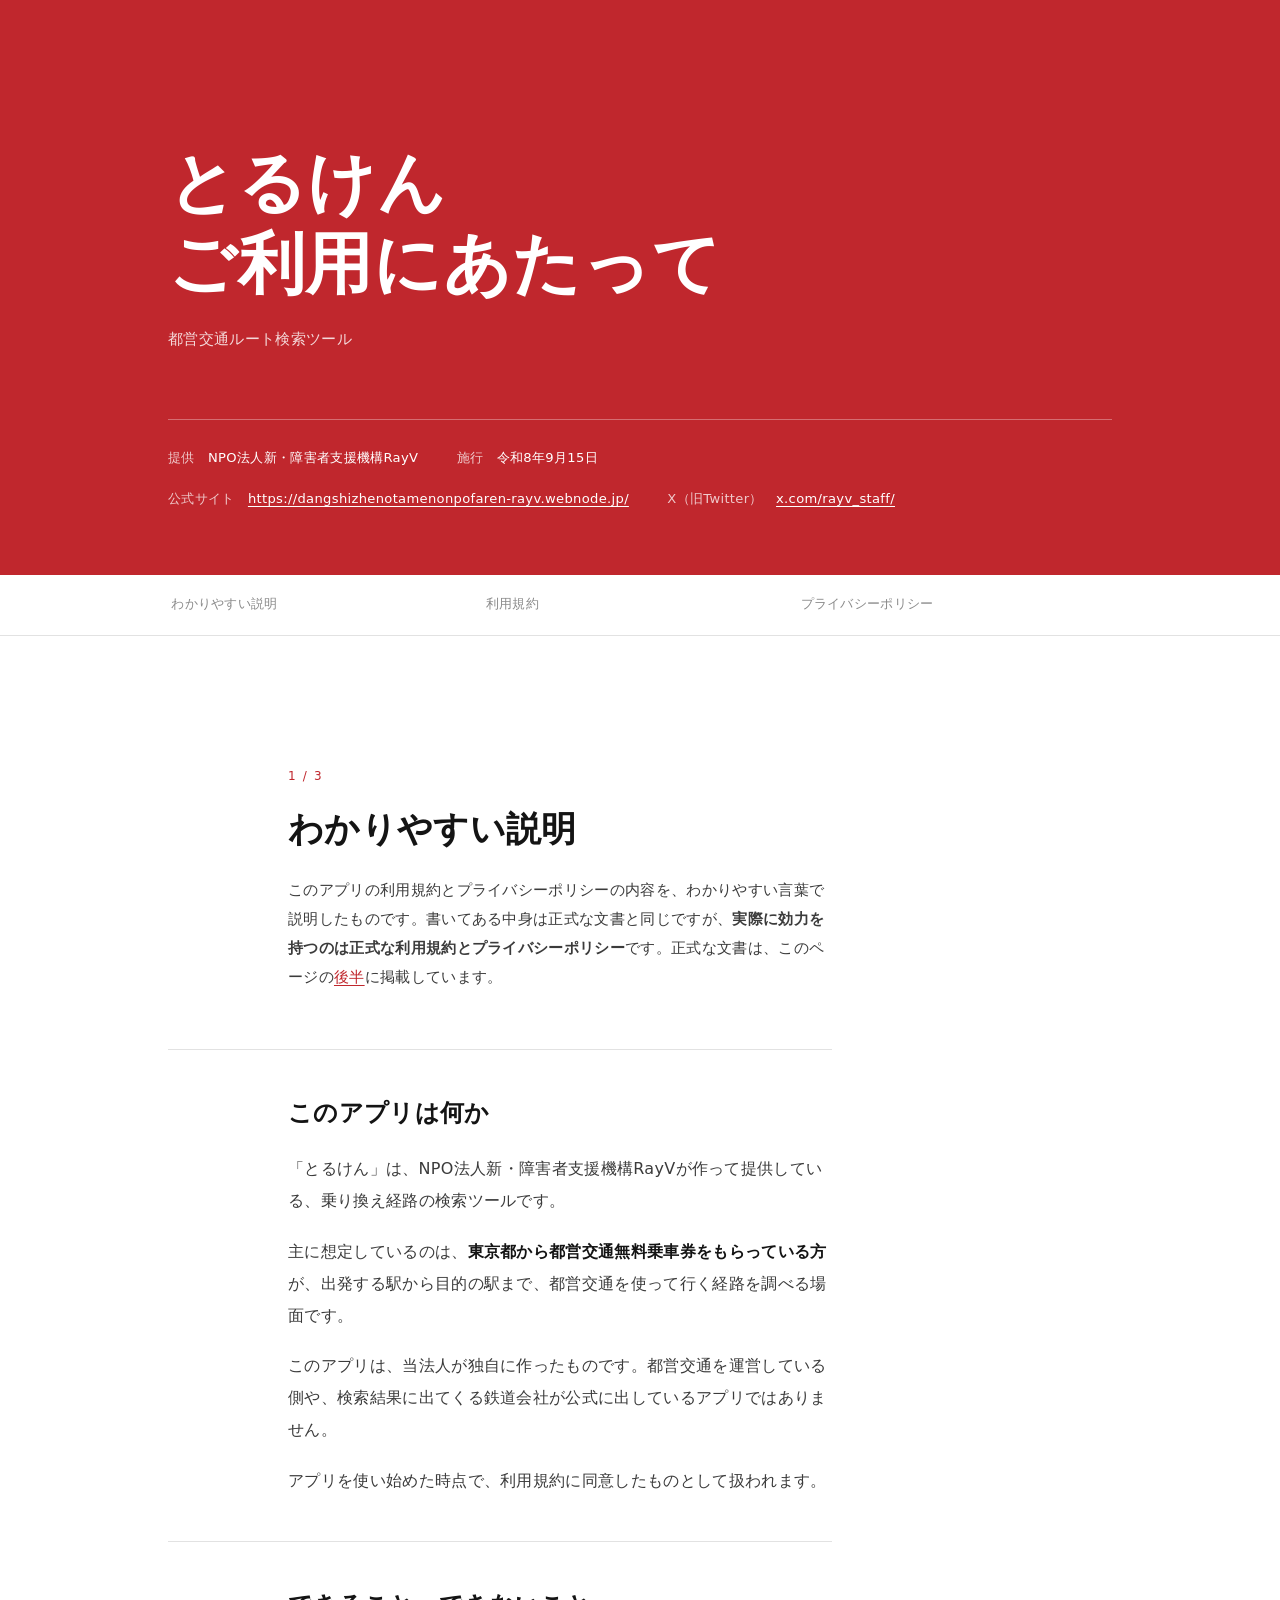
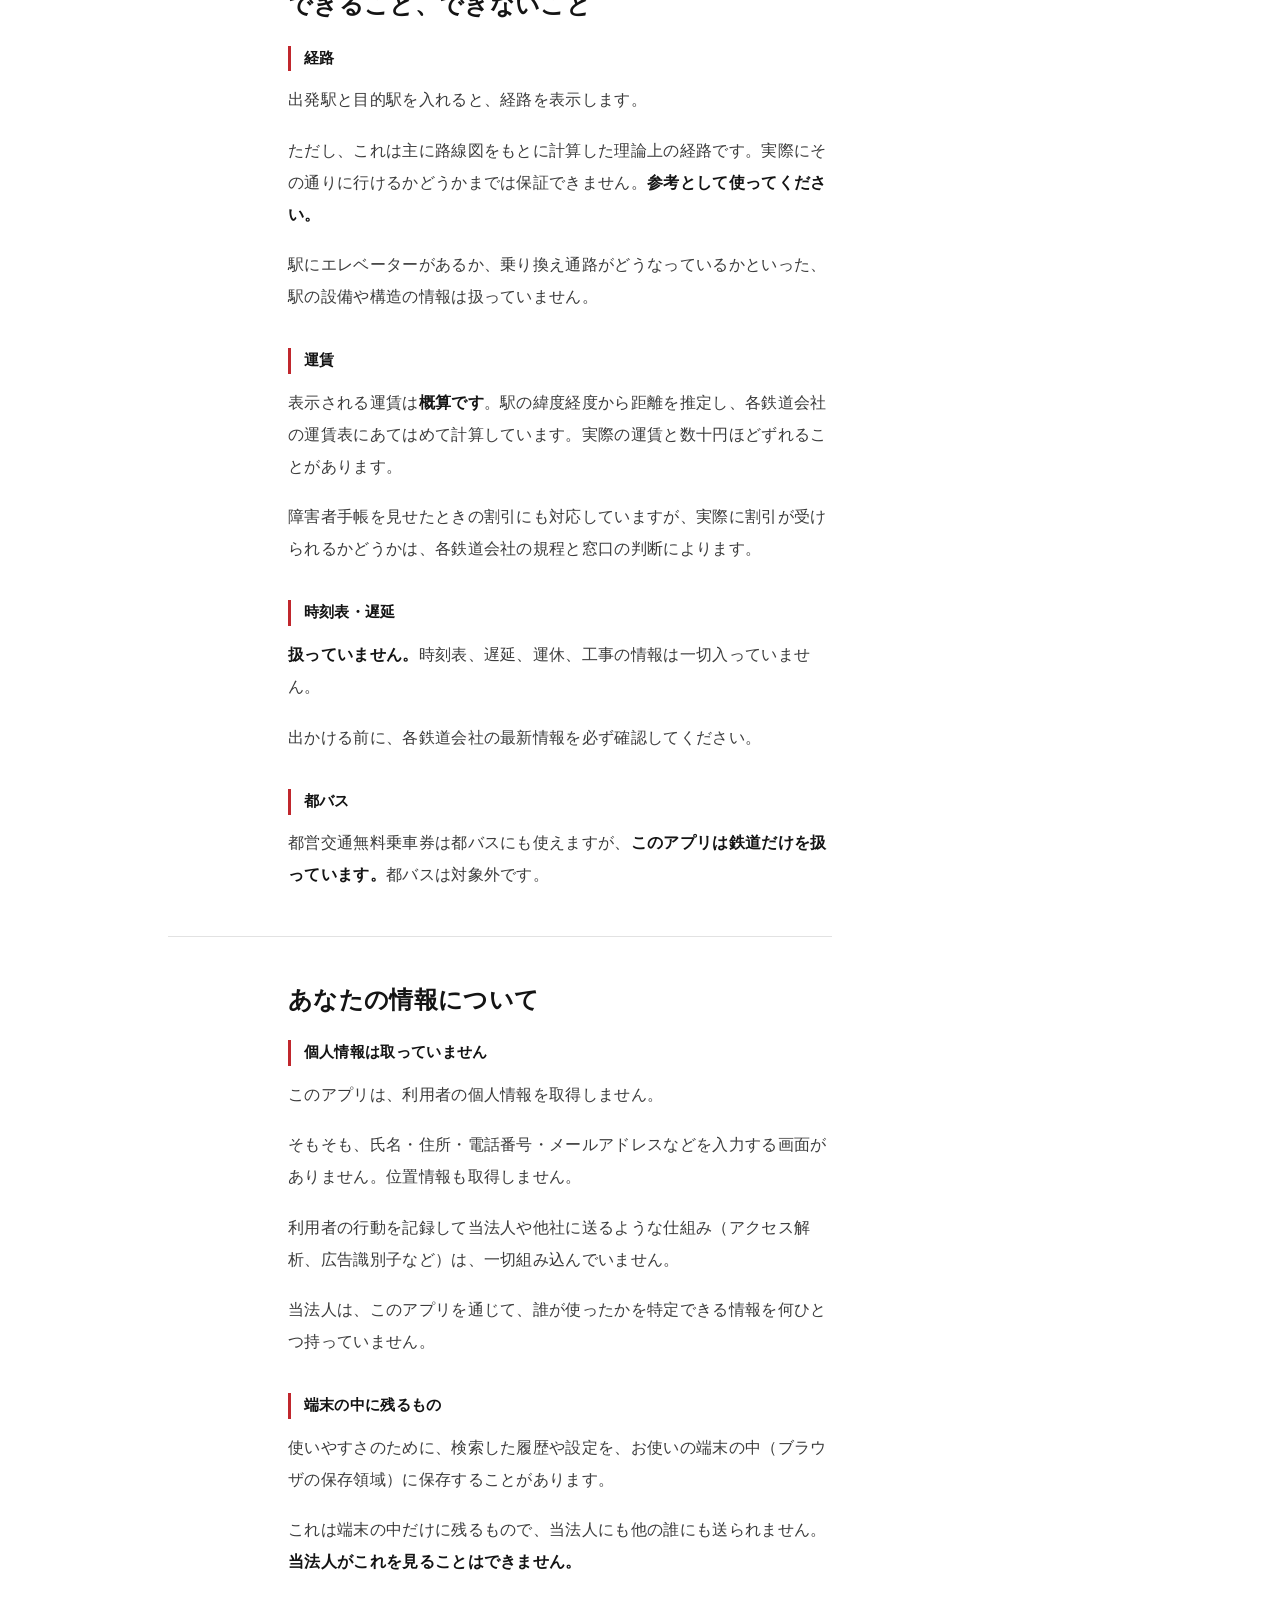
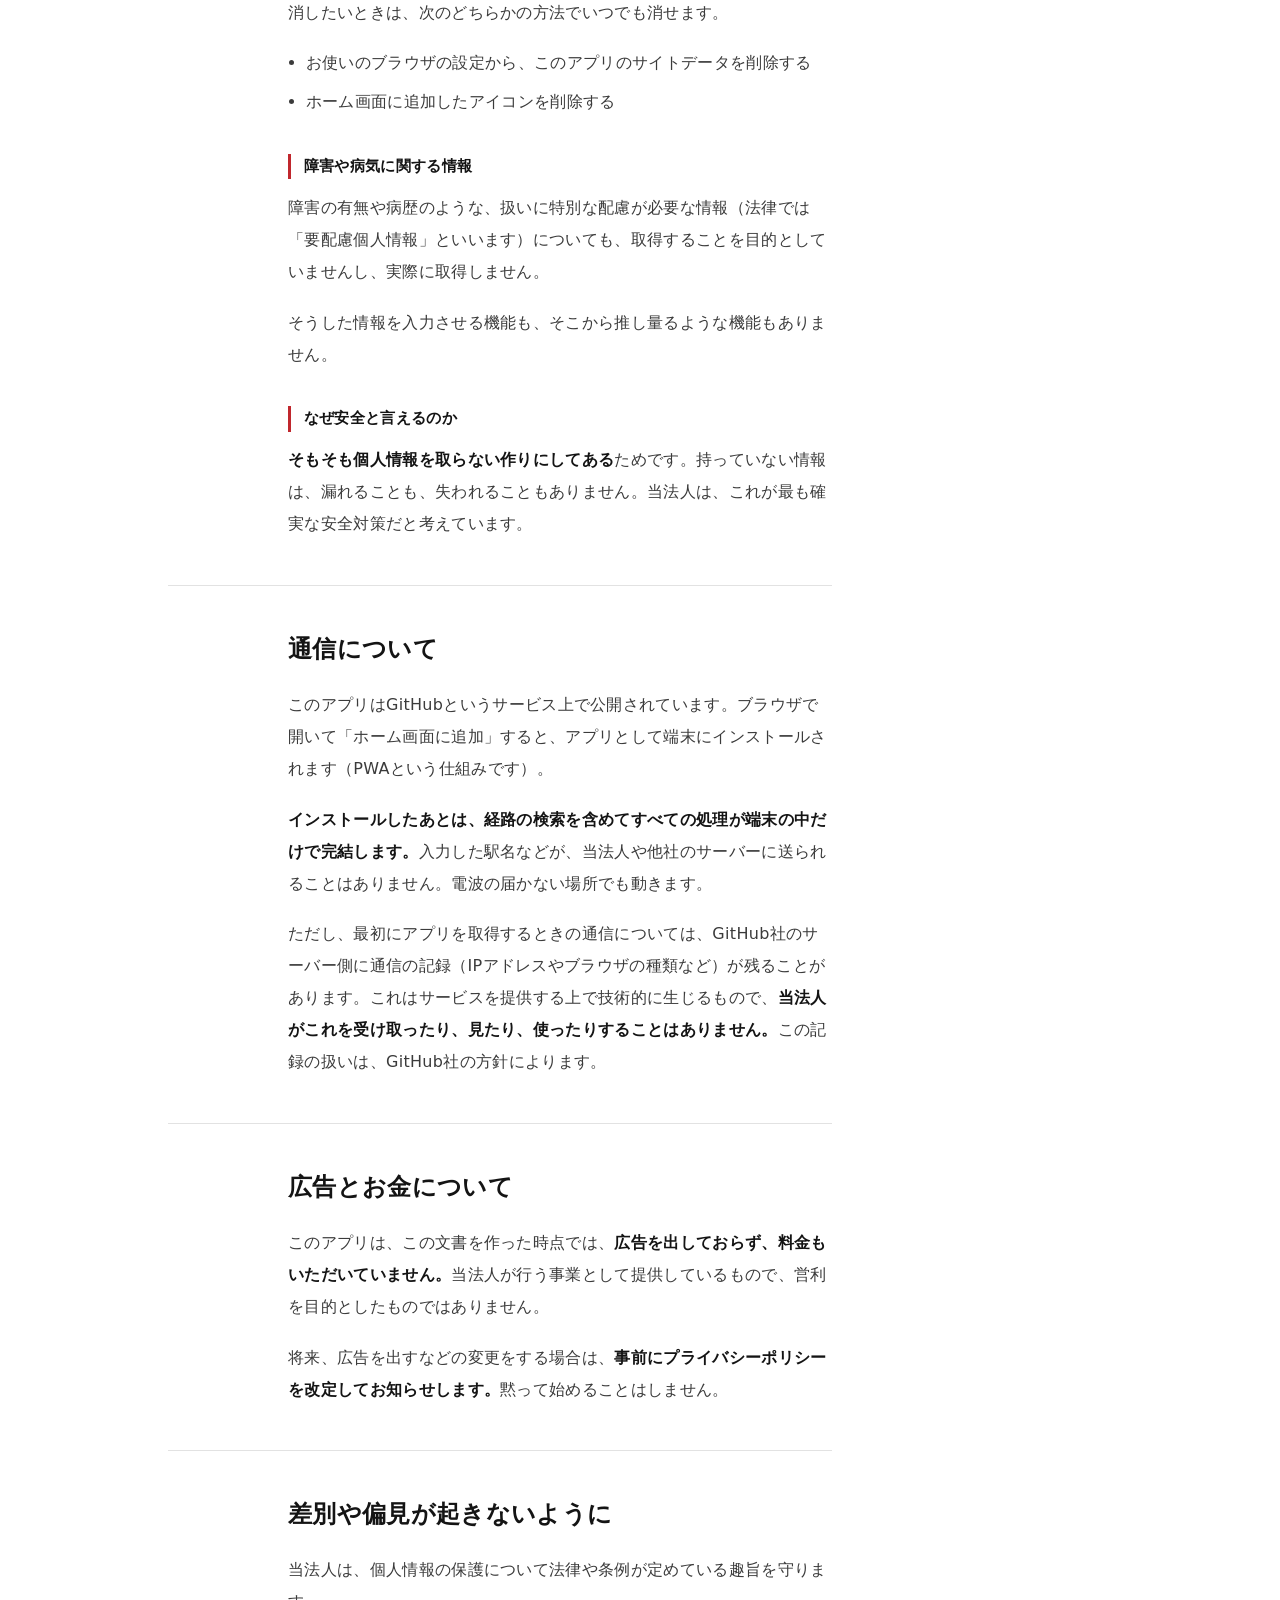
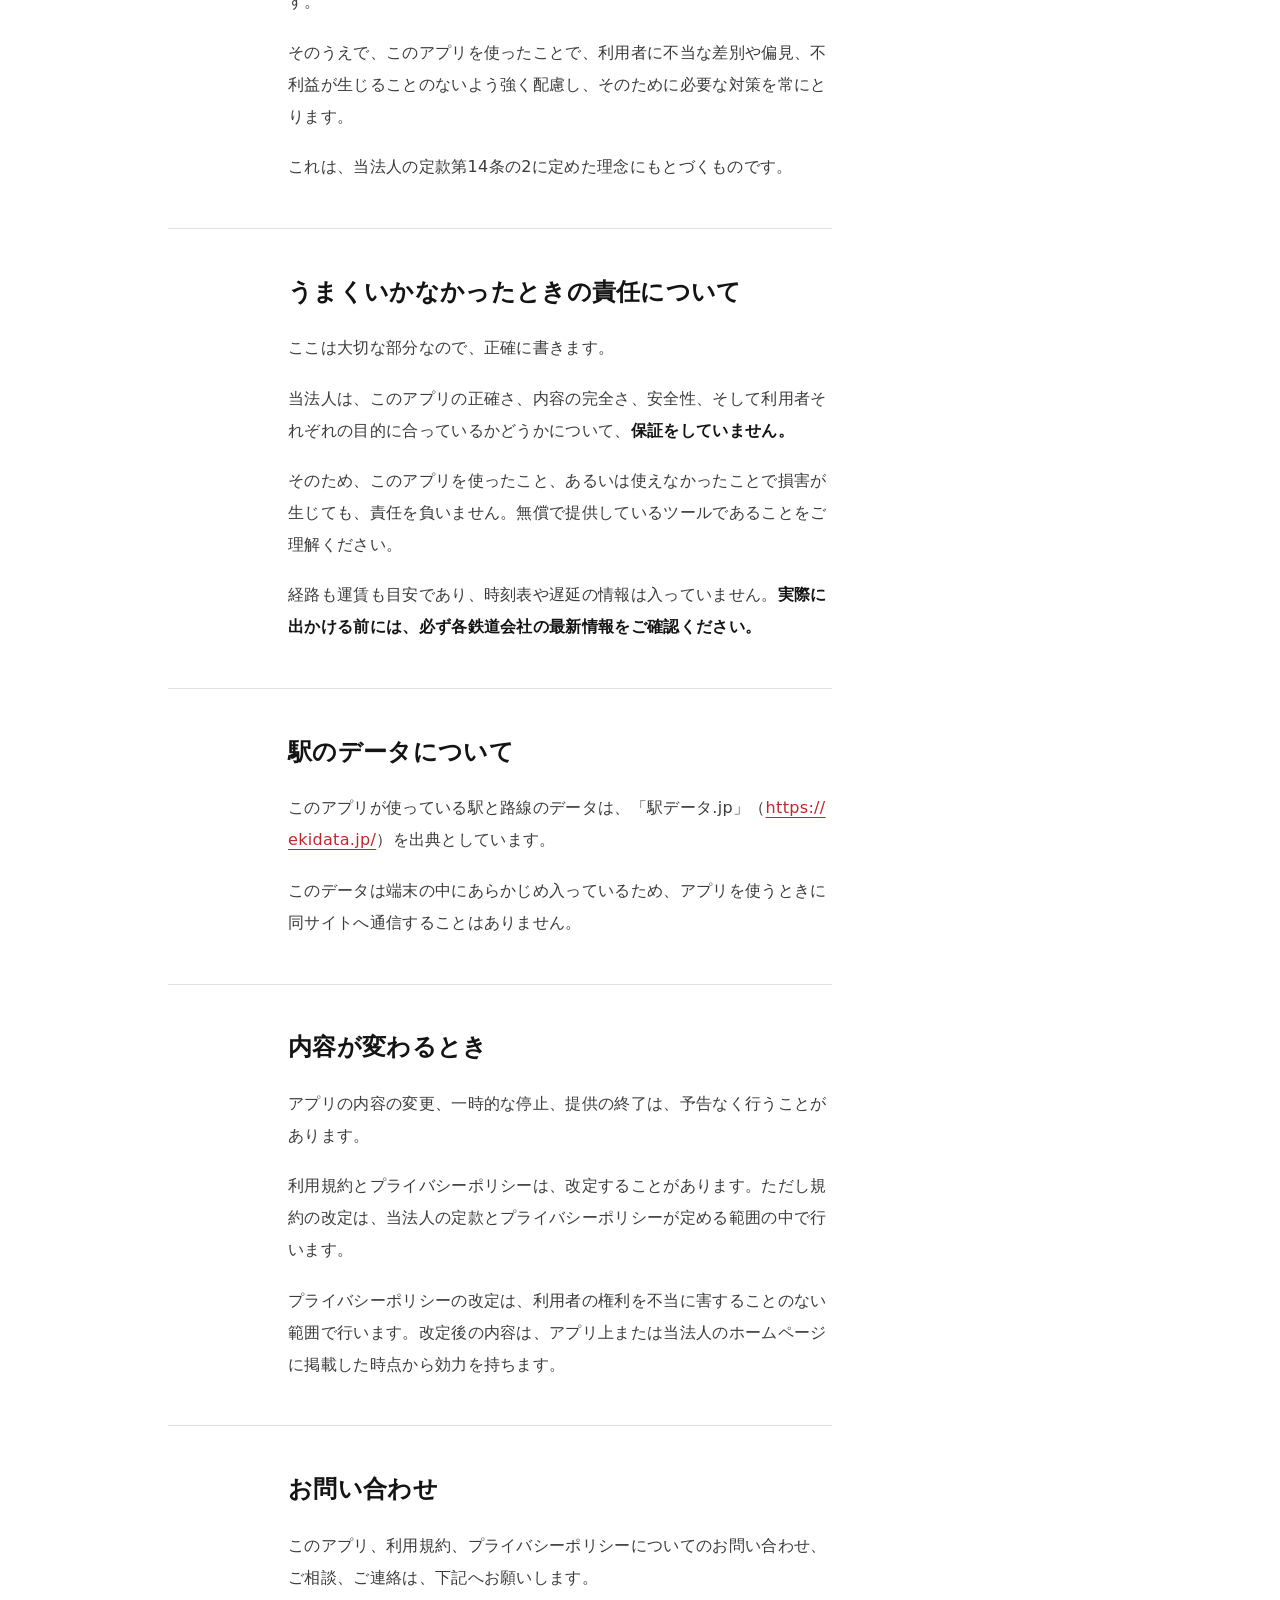
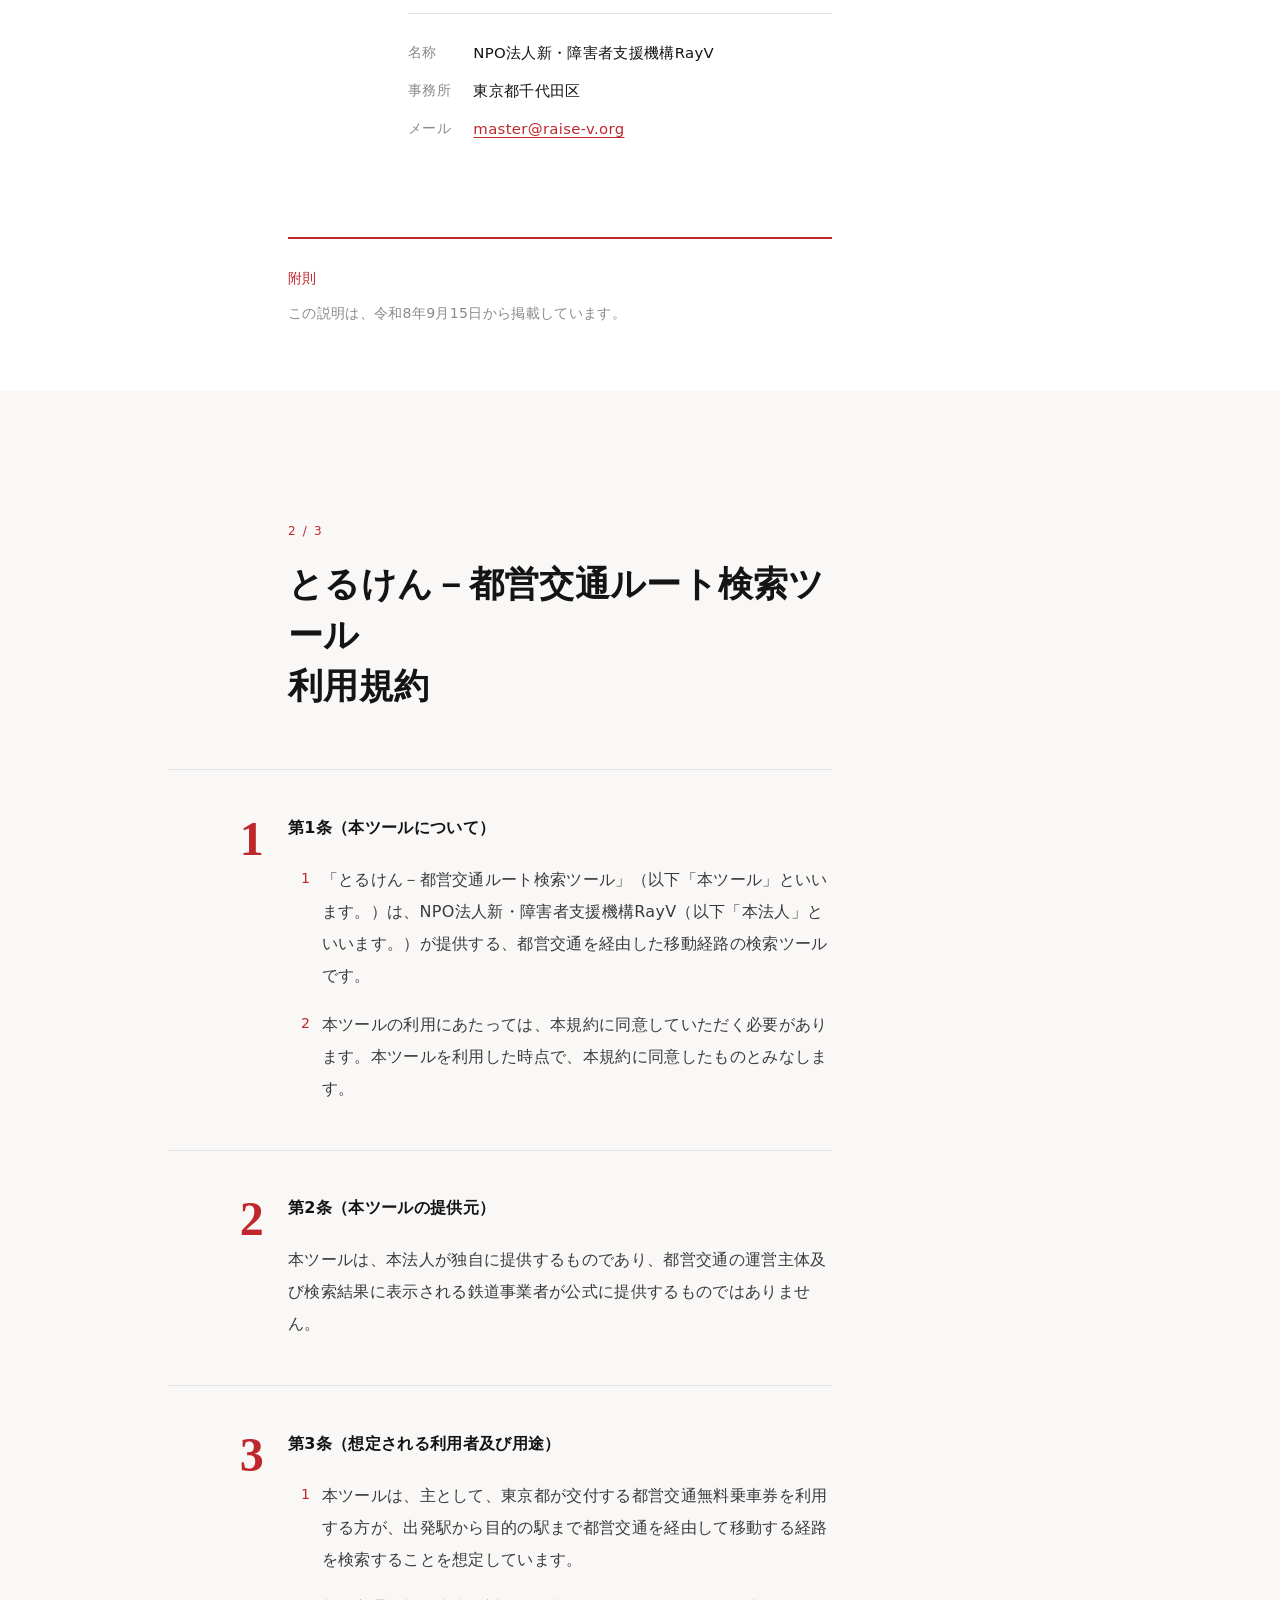
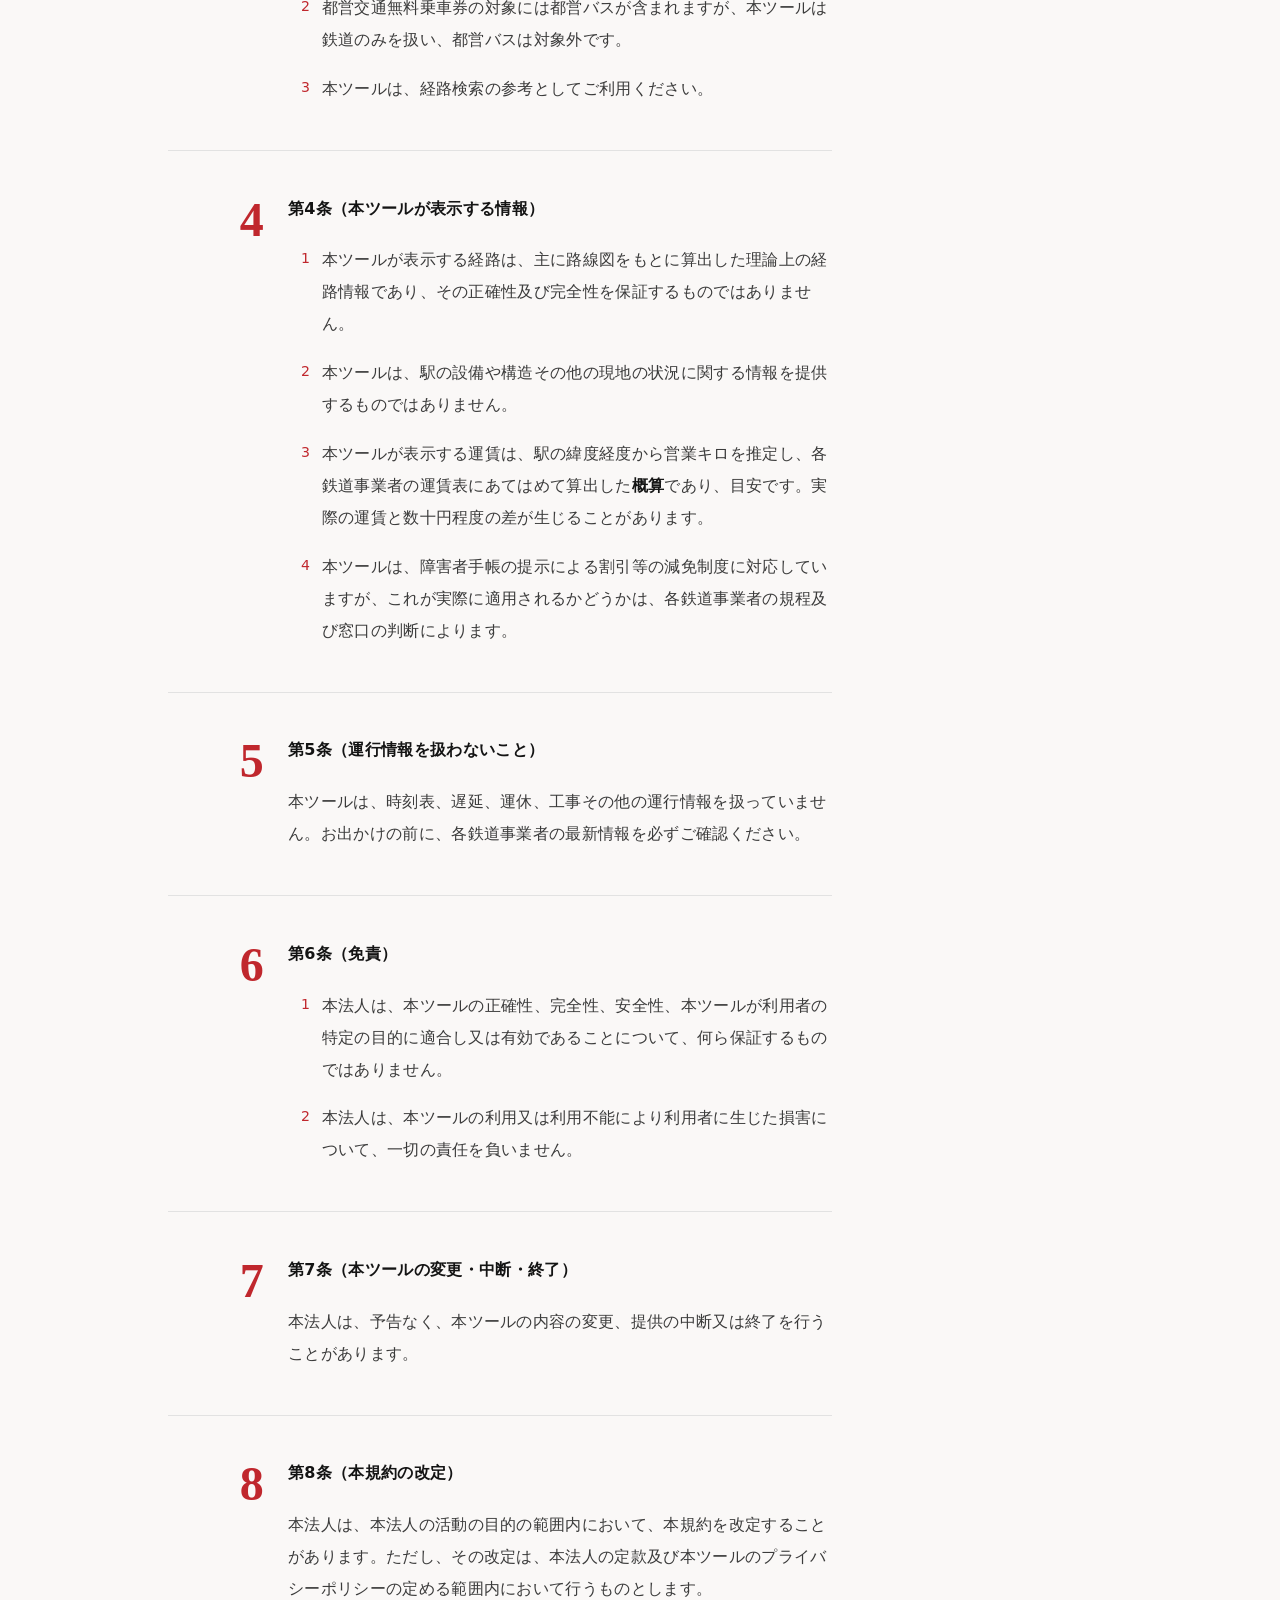
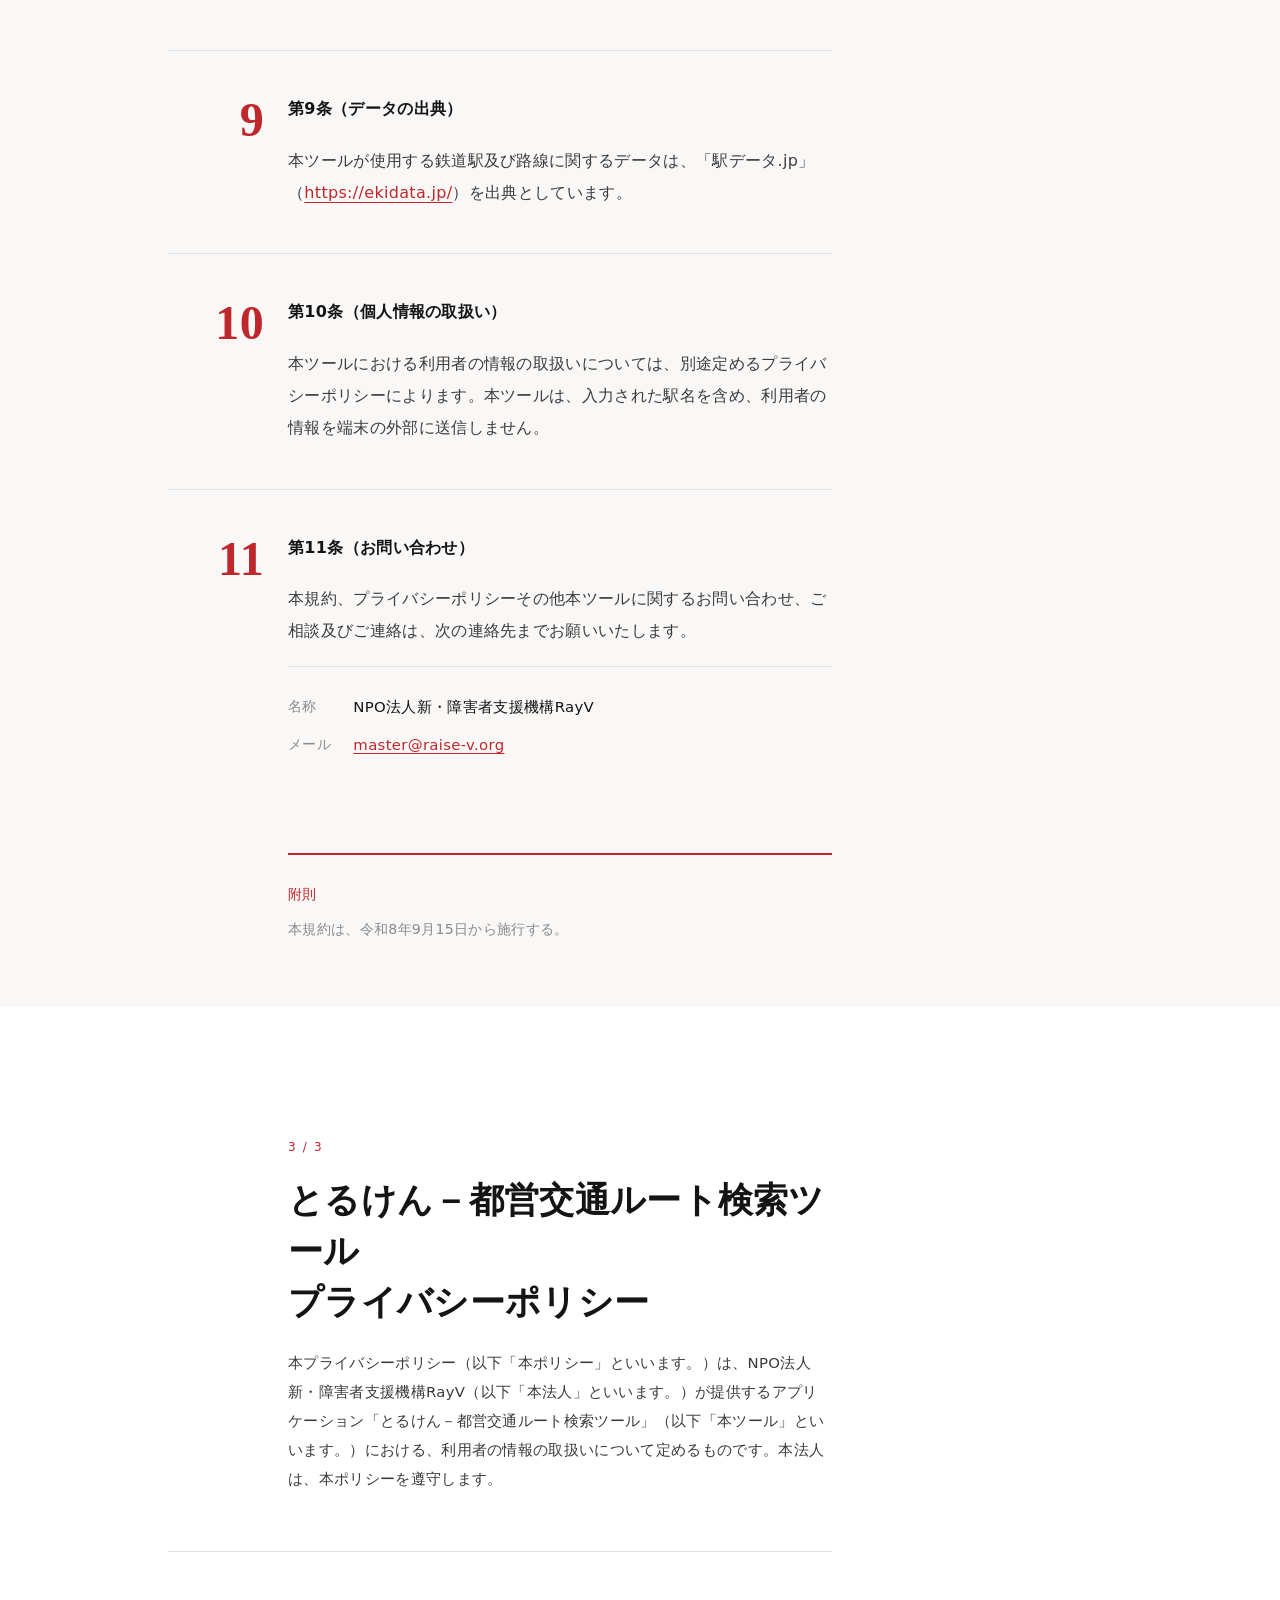
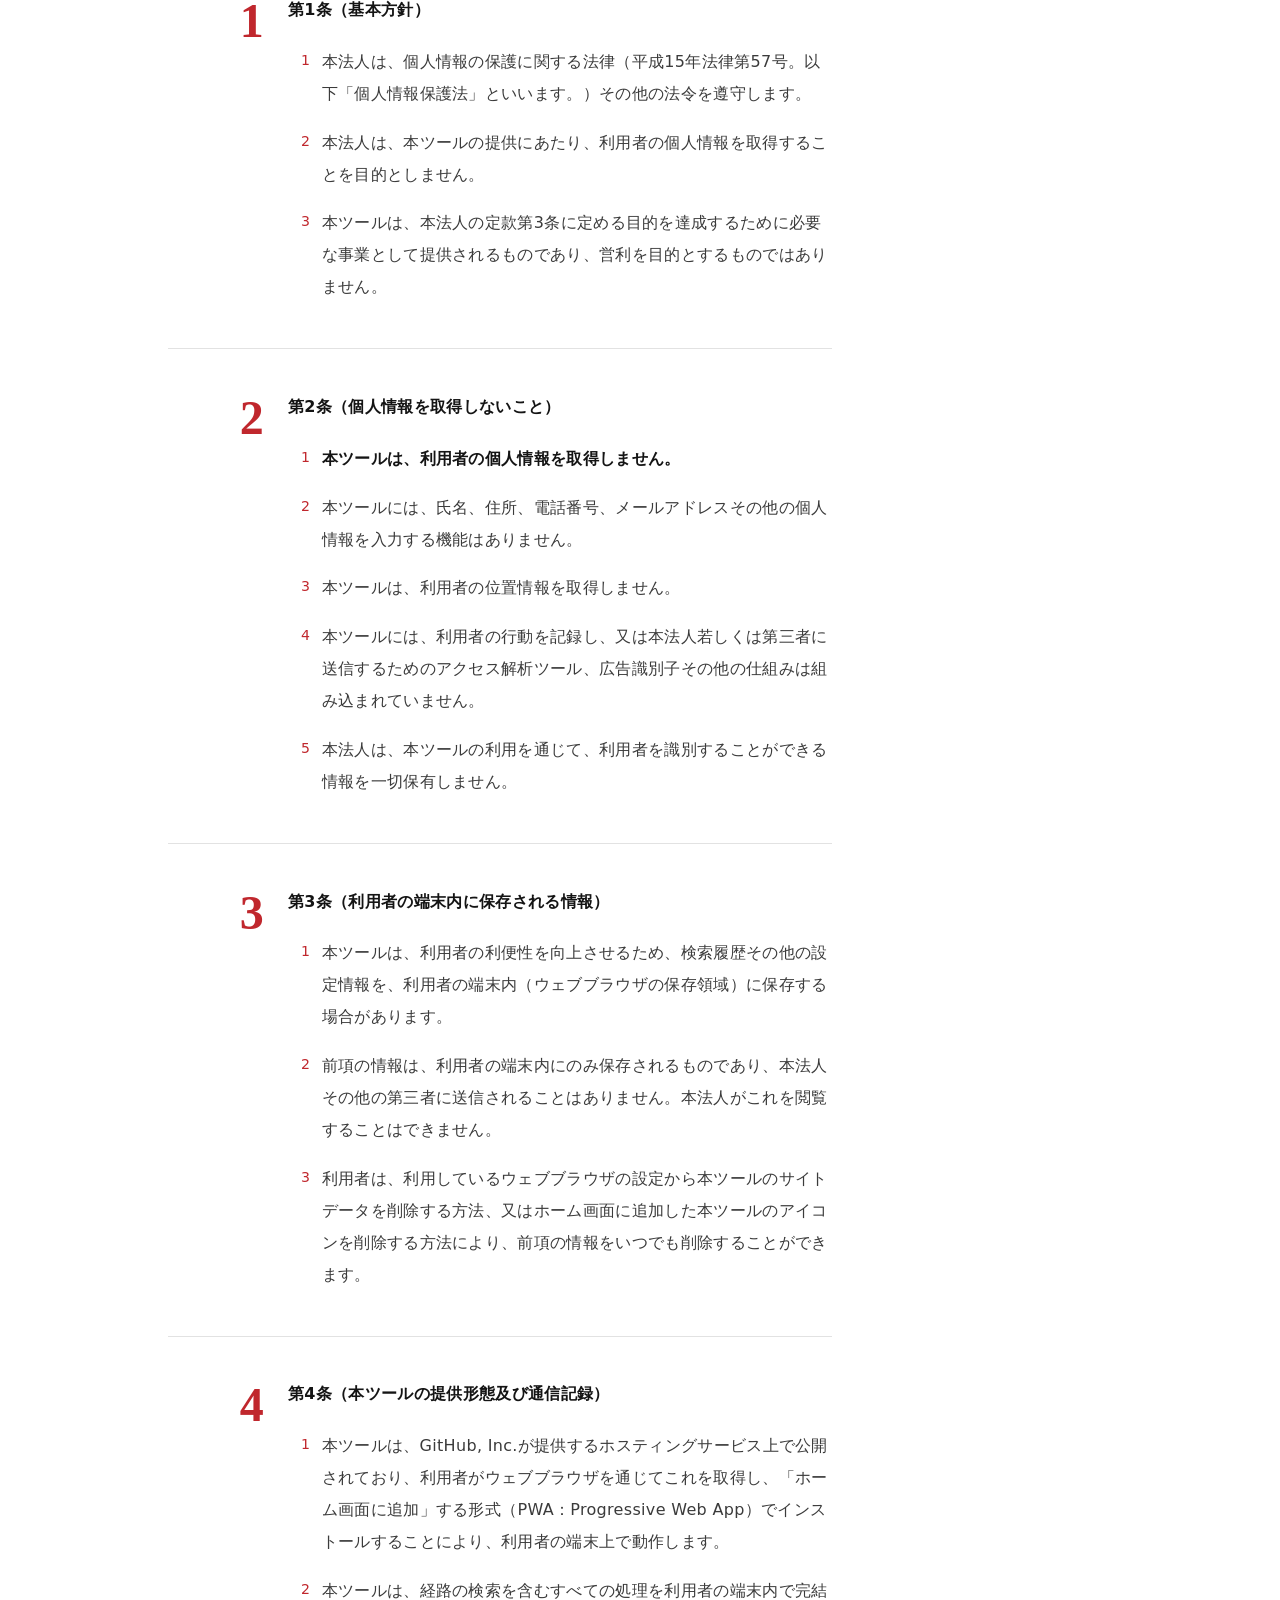
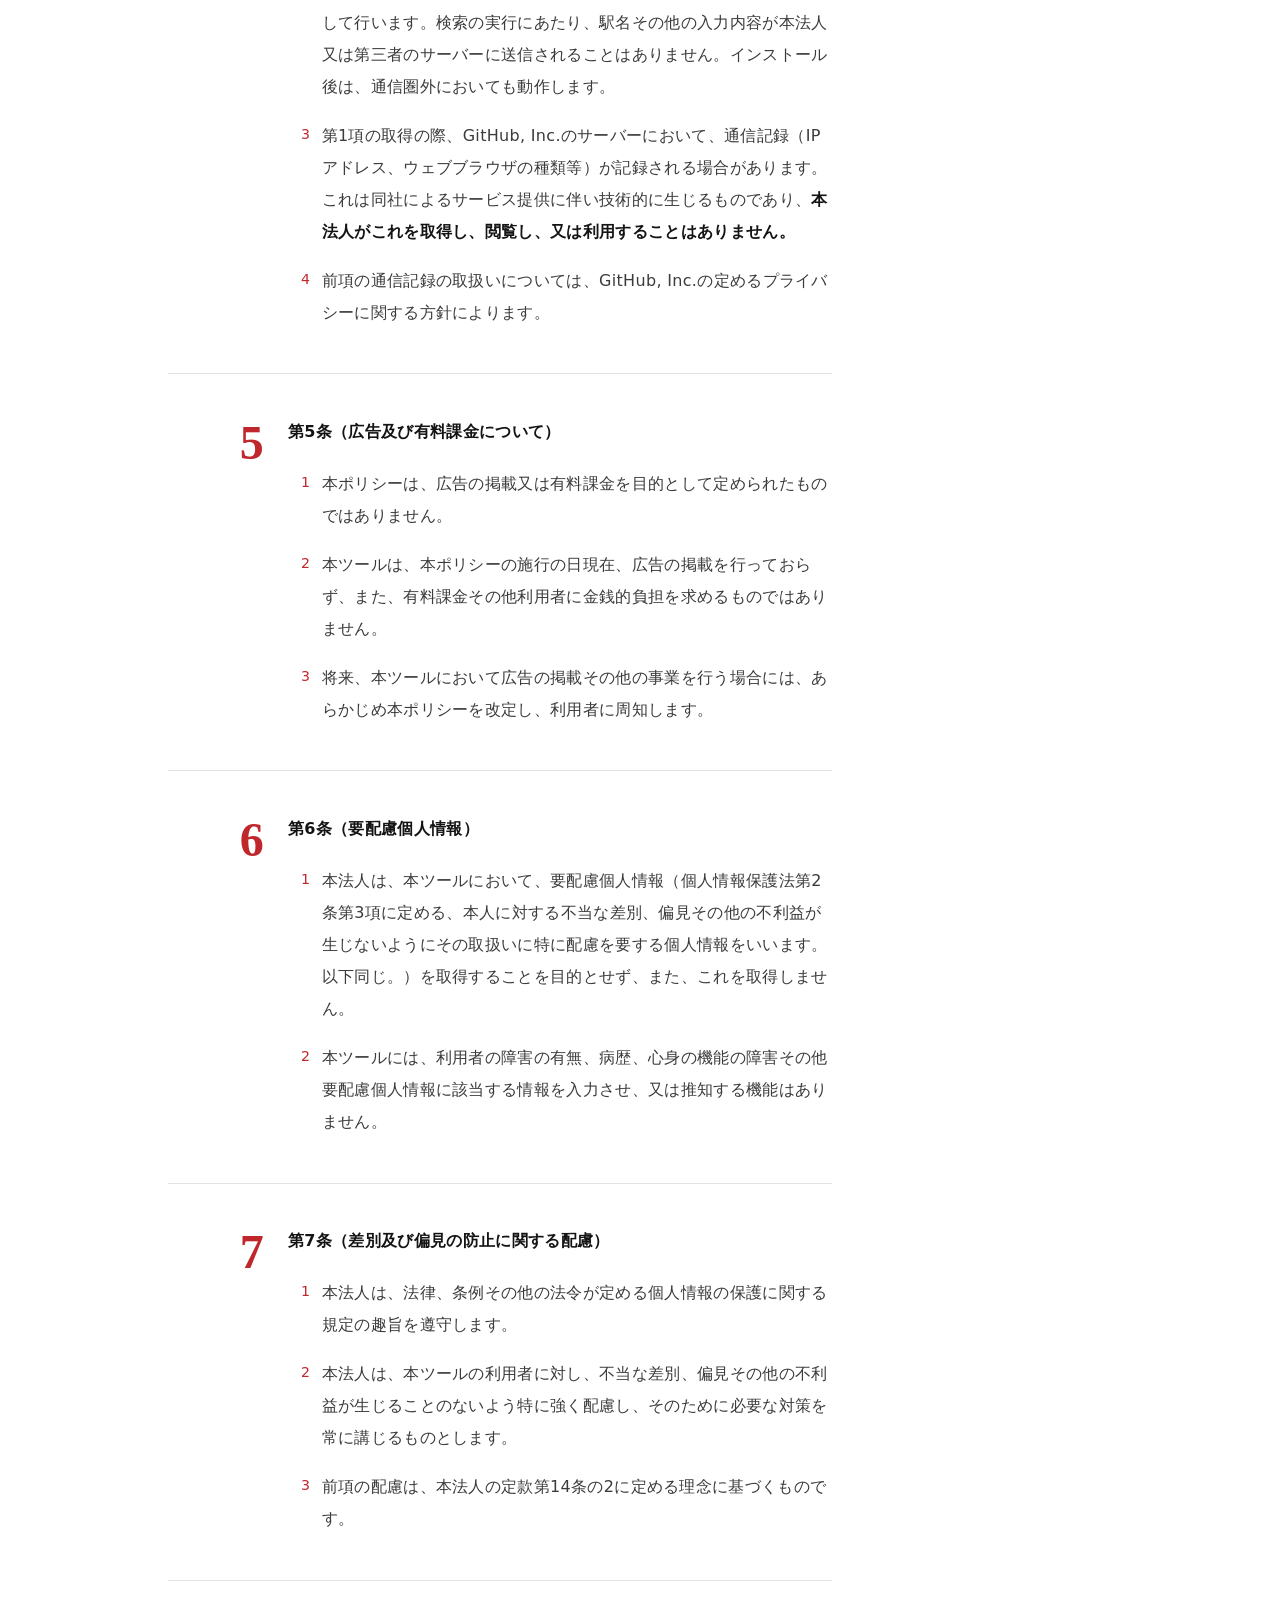
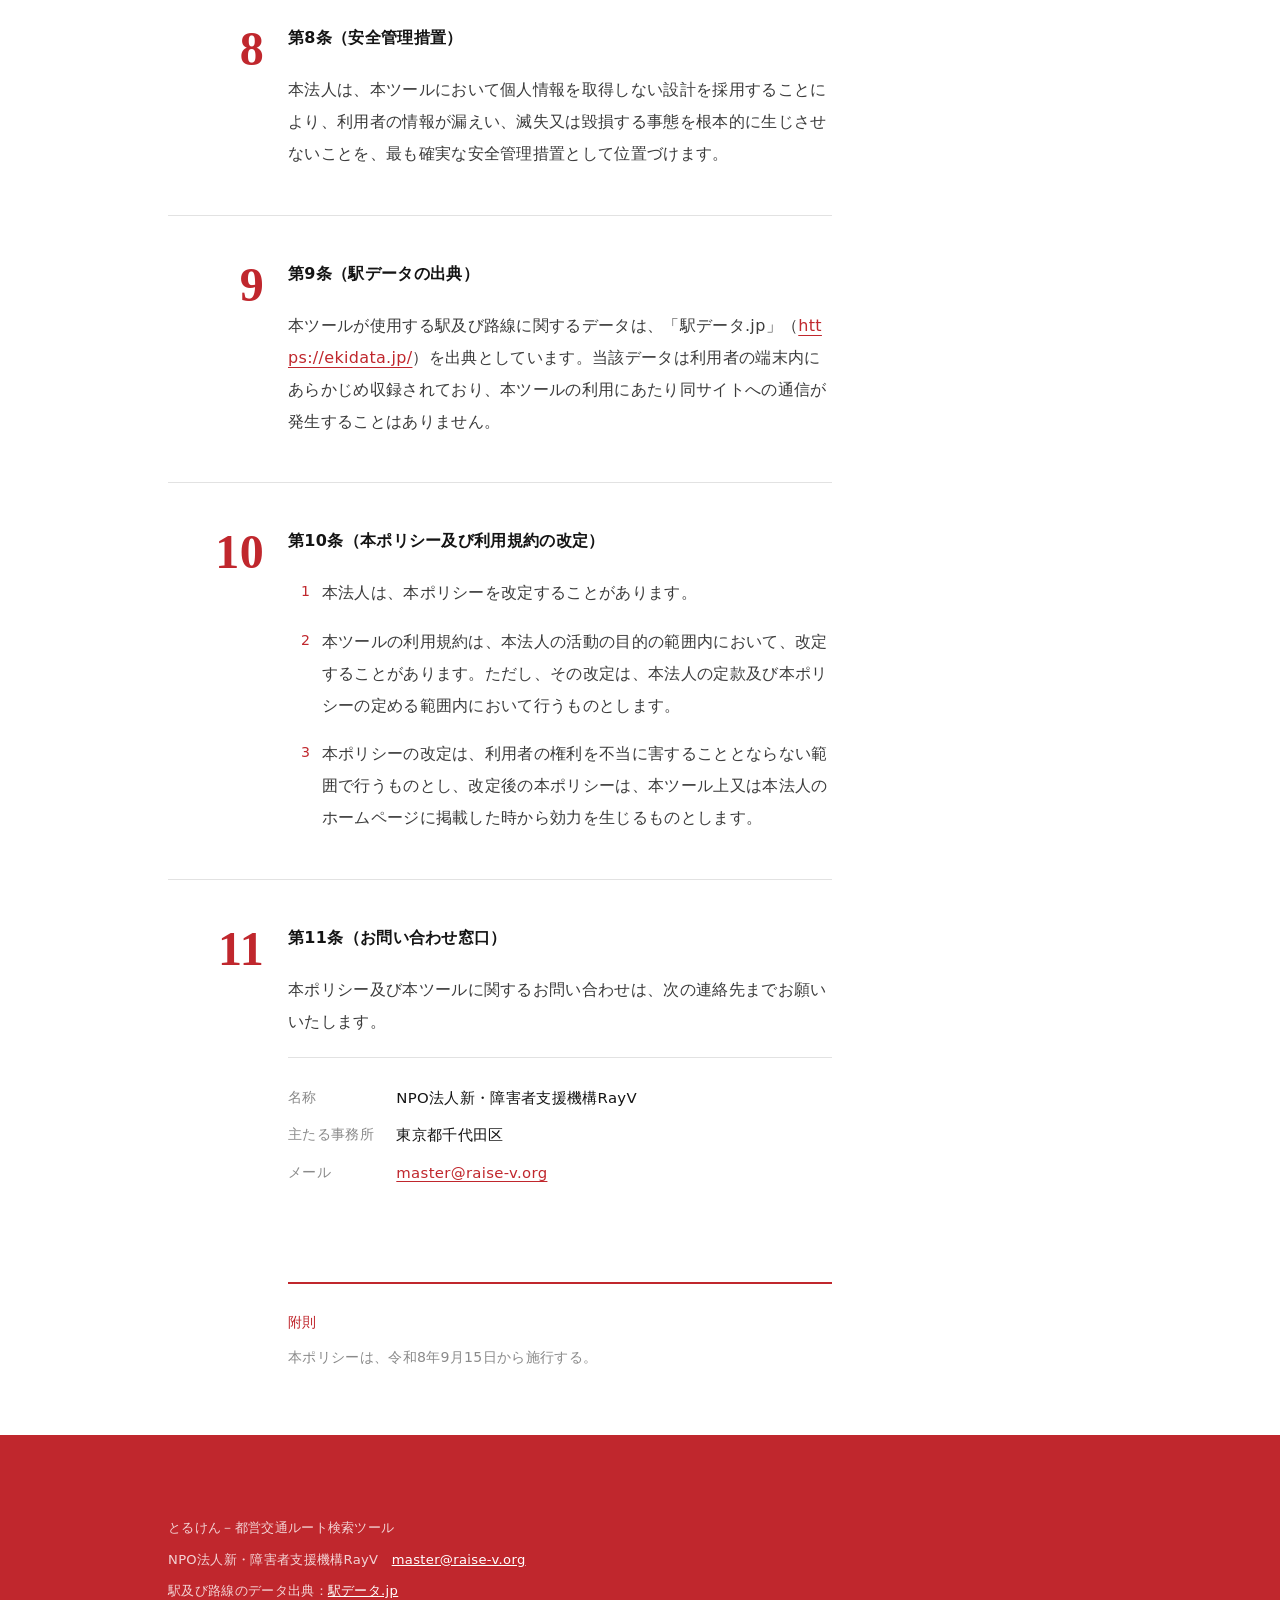
==== commit df5cae29: "デザイン7意匠の切り替えを追加し、ヘッダ・規約ページの表記を整備 見え方の負担は人によって大きく違うため、1案を選ぶのではなく7つの意匠から 利用者が選べる形にした。選択は端末の中だけに保存し、次回も" ====
--- a/rayv_toruken_kiyaku_policy.html
+++ b/rayv_toruken_kiyaku_policy.html
@@ -33,6 +33,8 @@
 .masthead .sub{margin:1.2rem 0 0;font-size:.95rem;color:rgba(255,255,255,.82);font-weight:400}
 .masthead .meta{display:flex;flex-wrap:wrap;gap:.4rem 2.4rem;margin-top:clamp(2.5rem,6vw,4rem);padding-top:1.6rem;border-top:1px solid rgba(255,255,255,.32);font-size:.82rem;color:rgba(255,255,255,.75)}
 .masthead .meta b{color:#fff;font-weight:500}
+.masthead .links{display:flex;flex-wrap:wrap;gap:.35rem 2.4rem;margin-top:1rem;font-size:.82rem;line-height:1.75;color:rgba(255,255,255,.75)}
+.masthead .links a{color:#fff;text-underline-offset:.22em;word-break:break-all}
 nav.toc{position:sticky;top:0;z-index:10;background:var(--paper);border-bottom:1px solid var(--rule)}
 nav.toc a{padding:1.05rem .2rem;color:var(--mute);font-size:.8rem;border-bottom:2px solid transparent;margin-bottom:-1px;transition:color .2s,border-color .2s}
 nav.toc a:hover,nav.toc a:focus-visible{color:var(--red);border-bottom-color:var(--red)}
@@ -78,6 +80,10 @@
       <span>提供　<b>NPO法人新・障害者支援機構RayV</b></span>
       <span>施行　<b>令和8年9月15日</b></span>
     </div>
+    <div class="links">
+      <span>公式サイト　<a href="https://dangshizhenotamenonpofaren-rayv.webnode.jp/" target="_blank" rel="noopener">https://dangshizhenotamenonpofaren-rayv.webnode.jp/</a></span>
+      <span>X（旧Twitter）　<a href="https://x.com/rayv_staff/" target="_blank" rel="noopener">x.com/rayv_staff/</a></span>
+    </div>
   </div>
 </header>
 
